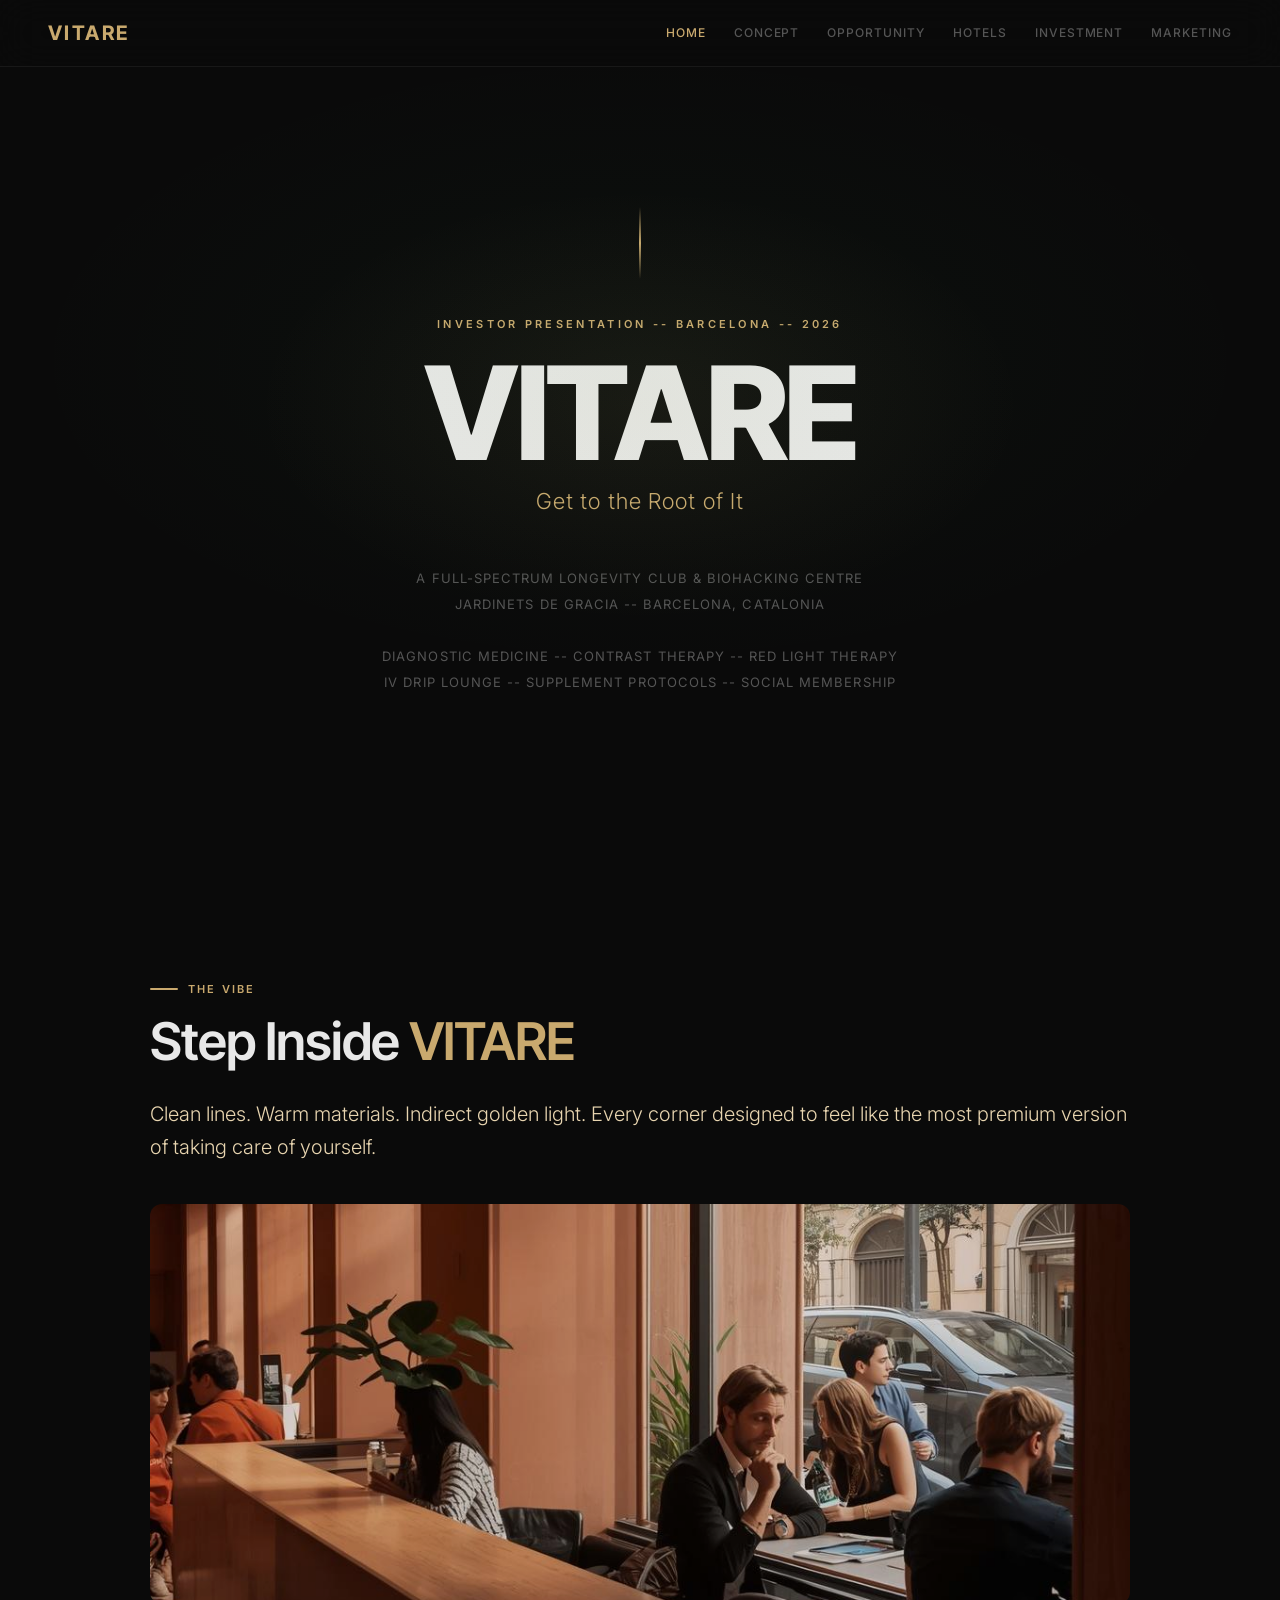
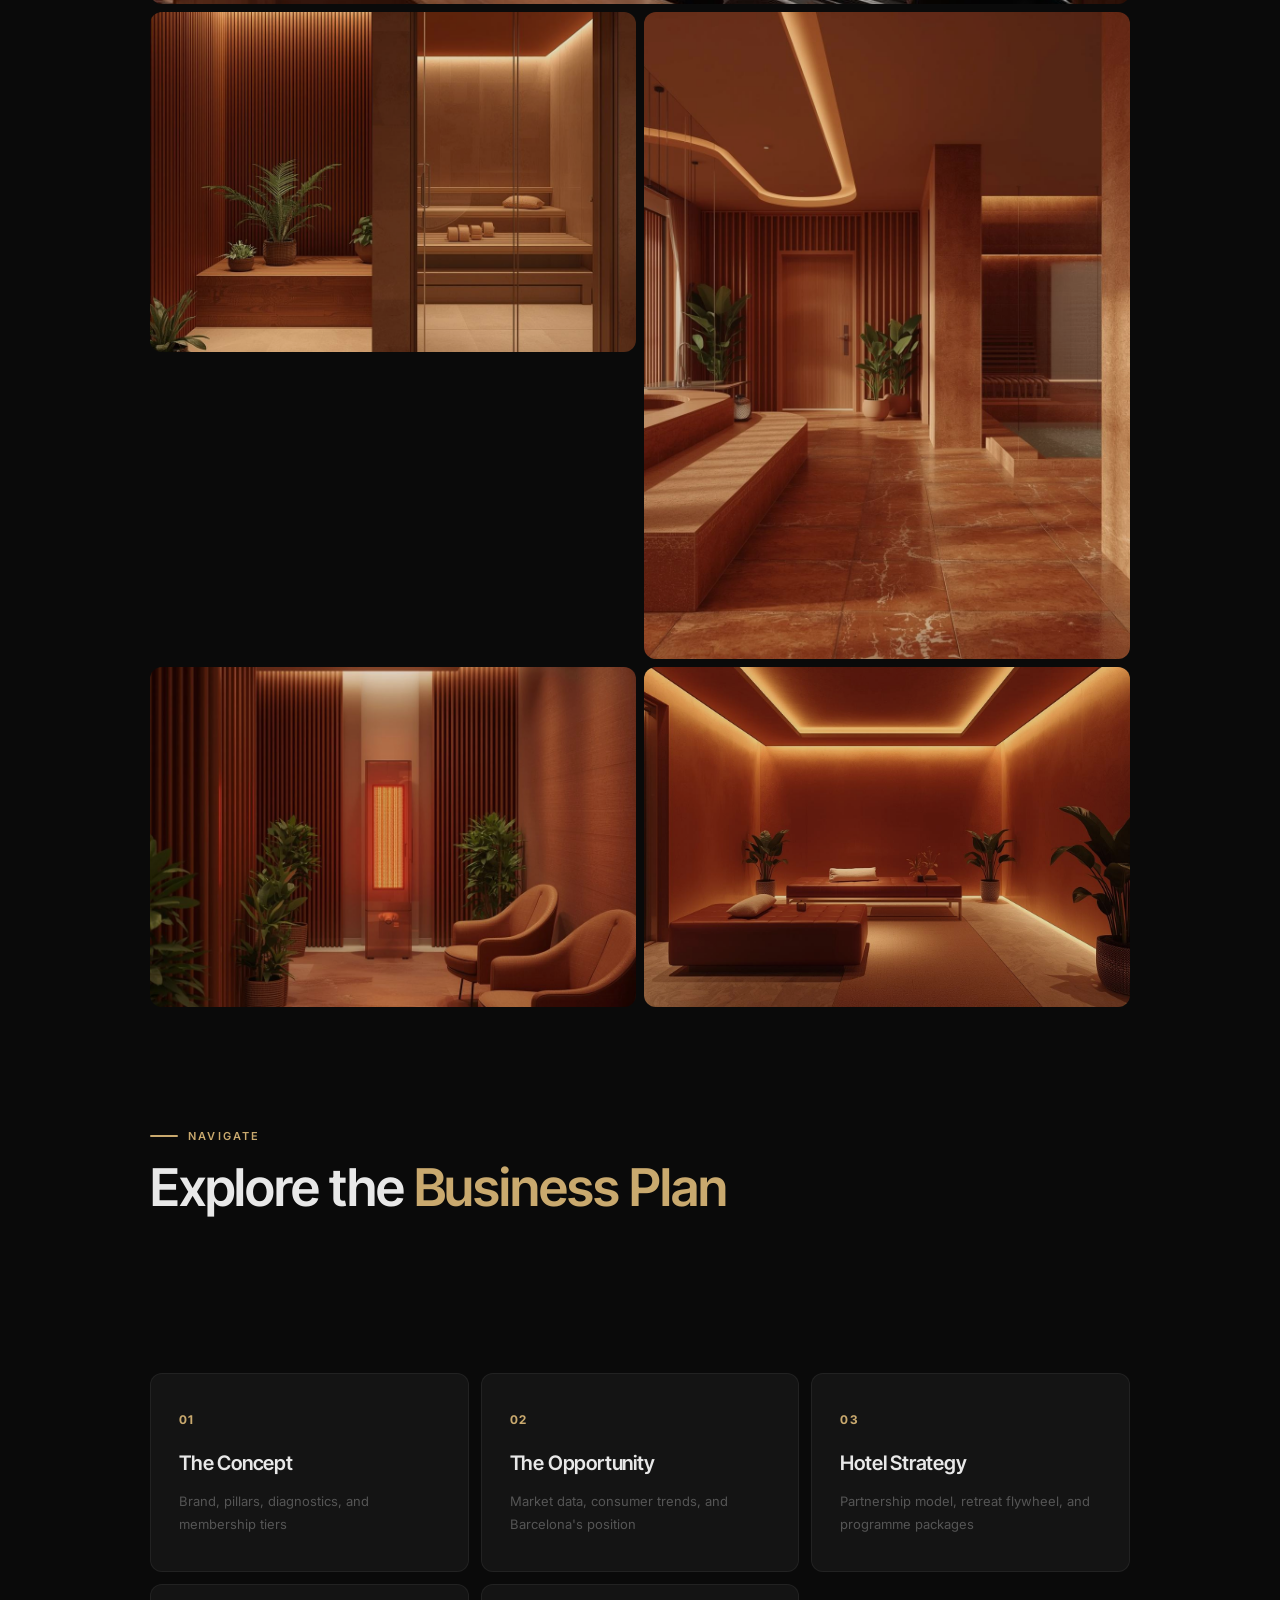
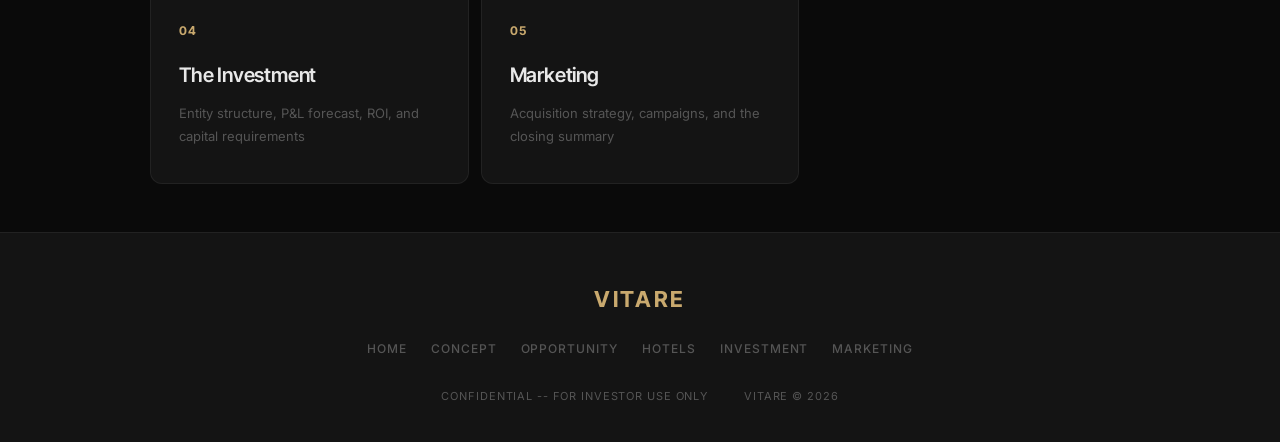
==== index.html @ b2f1daf5 "Initial site for Biohacking Barcelona" ====
<!DOCTYPE html>
<html lang="en">
<head>
<meta charset="UTF-8">
<meta name="viewport" content="width=device-width, initial-scale=1.0">
<title>Home -- VITARE</title>
<link rel="preconnect" href="https://fonts.googleapis.com">
<link rel="preconnect" href="https://fonts.gstatic.com" crossorigin>
<link href="https://fonts.googleapis.com/css2?family=Inter+Tight:ital,wght@0,200;0,300;0,400;0,500;0,600;0,700;0,800;1,300;1,400&family=Inter:wght@200;300;400;500;600;700;800&display=swap" rel="stylesheet">
<link rel="stylesheet" href="styles.css?v=2">
</head>
<body>
<nav class="nav">
  <a href="index.html" class="nav-logo">VITARE</a>
  <button class="nav-toggle" aria-label="Menu">
    <span></span><span></span><span></span>
  </button>
  <div class="nav-links">
    <a href="index.html" class="active">Home</a>
    <a href="concept.html">Concept</a>
    <a href="opportunity.html">Opportunity</a>
    <a href="hotel.html">Hotels</a>
    <a href="investment.html">Investment</a>
    <a href="marketing.html">Marketing</a>
  </div>
</nav>

<!-- COVER -->
<div class="cover">
  <div class="cover-bg"></div>
  <div class="cover-line"></div>
  <div class="brand-mark">Investor Presentation -- Barcelona -- 2026</div>
  <h1>VITARE</h1>
  <div class="cover-tagline">Get to the Root of It</div>
  <p class="cover-desc">
    A full-spectrum longevity club &amp; biohacking centre<br>
    Jardinets de Gracia -- Barcelona, Catalonia<br>
    <br>
    Diagnostic Medicine -- Contrast Therapy -- Red Light Therapy<br>
    IV Drip Lounge -- Supplement Protocols -- Social Membership
  </p>
</div>

<!-- THE VIBE -->
<div class="vibe-section">
  <div class="eyebrow">The Vibe</div>
  <h2>Step Inside <em>VITARE</em></h2>
  <p class="lead">Clean lines. Warm materials. Indirect golden light. Every corner designed to feel like the most premium version of taking care of yourself.</p>
  <div class="vibe-grid">
    <div class="vibe-img vibe-hero">
      <img src="images/vibe-lounge.jpg" alt="VITARE Lounge -- Jardinets de Gracia" loading="lazy">
      <div class="vibe-label">The Social Lounge</div>
    </div>
    <div class="vibe-img vibe-tall">
      <img src="images/vibe-sauna.jpg" alt="VITARE Finnish Sauna" loading="lazy">
      <div class="vibe-label">Finnish Sauna -- 85 C</div>
    </div>
    <div class="vibe-img vibe-plunge">
      <img src="images/vibe-plunge.jpg" alt="VITARE Contrast Therapy Area" loading="lazy">
      <div class="vibe-label">Contrast Therapy -- Cold Plunge</div>
    </div>
    <div class="vibe-img vibe-tall">
      <img src="images/vibe-redlight.jpg" alt="VITARE Red Light Therapy" loading="lazy">
      <div class="vibe-label">Red Light Therapy</div>
    </div>
    <div class="vibe-img vibe-tall">
      <img src="images/vibe-relaxation.jpg" alt="VITARE Recovery Lounge" loading="lazy">
      <div class="vibe-label">Recovery Lounge</div>
    </div>
  </div>
</div>

<!-- EXPLORE CARDS -->
<div class="section" style="padding-top: 0;">
  <div class="eyebrow">Navigate</div>
  <h2>Explore the <em>Business Plan</em></h2>
</div>
<div class="home-cards">
  <a href="concept.html" class="home-card">
    <div class="home-card-num">01</div>
    <h3>The Concept</h3>
    <p>Brand, pillars, diagnostics, and membership tiers</p>
  </a>
  <a href="opportunity.html" class="home-card">
    <div class="home-card-num">02</div>
    <h3>The Opportunity</h3>
    <p>Market data, consumer trends, and Barcelona's position</p>
  </a>
  <a href="hotel.html" class="home-card">
    <div class="home-card-num">03</div>
    <h3>Hotel Strategy</h3>
    <p>Partnership model, retreat flywheel, and programme packages</p>
  </a>
  <a href="investment.html" class="home-card">
    <div class="home-card-num">04</div>
    <h3>The Investment</h3>
    <p>Entity structure, P&amp;L forecast, ROI, and capital requirements</p>
  </a>
  <a href="marketing.html" class="home-card">
    <div class="home-card-num">05</div>
    <h3>Marketing</h3>
    <p>Acquisition strategy, campaigns, and the closing summary</p>
  </a>
</div>

<footer class="site-footer">
  <div class="footer-inner">
    <div class="footer-brand">VITARE</div>
    <div class="footer-links">
      <a href="index.html">Home</a>
      <a href="concept.html">Concept</a>
      <a href="opportunity.html">Opportunity</a>
      <a href="hotel.html">Hotels</a>
      <a href="investment.html">Investment</a>
      <a href="marketing.html">Marketing</a>
    </div>
    <div class="footer-meta">
      <span>Confidential -- For Investor Use Only</span>
      <span>VITARE &copy; 2026</span>
    </div>
  </div>
</footer>
<script>
document.querySelector('.nav-toggle').addEventListener('click', function() {
  document.querySelector('.nav-links').classList.toggle('open');
  this.classList.toggle('open');
});
</script>
</body>
</html>
---- styles.css ----
/* ============================================
   VITARE — Investor Pitch Website
   Modern Health-Tech Design System
   ============================================ */

@import url('https://fonts.googleapis.com/css2?family=Inter+Tight:ital,wght@0,200;0,300;0,400;0,500;0,600;0,700;0,800;1,300;1,400&family=Inter:wght@200;300;400;500;600;700;800&display=swap');

:root {
  --bg: #0A0A0A;
  --surface: #141414;
  --surface-2: #1C1C1C;
  --border: rgba(255,255,255,0.06);
  --border-accent: rgba(255,255,255,0.12);
  --text: #E8E8E8;
  --text-secondary: #888888;
  --text-muted: #555555;
  --accent: #C9A96E;
  --accent-light: #E8D5B0;
  --accent-dark: #8B6F3A;
  --green: #4ADE80;
  --red: #F87171;
  --blue: #60A5FA;
  --shadow: 0 1px 3px rgba(0,0,0,0.3);
  --shadow-lg: 0 8px 32px rgba(0,0,0,0.4);
  --radius: 12px;
  --radius-sm: 8px;
  --radius-xs: 4px;
}

/* RESET + BASE */
*, *::before, *::after { margin: 0; padding: 0; box-sizing: border-box; }

html { scroll-behavior: smooth; }

body {
  background: var(--bg);
  color: var(--text);
  font-family: 'Inter', -apple-system, BlinkMacSystemFont, sans-serif;
  font-weight: 400;
  font-size: 15px;
  line-height: 1.7;
  -webkit-font-smoothing: antialiased;
  -moz-osx-font-smoothing: grayscale;
}

/* TYPOGRAPHY */
h1, h2, h3, h4, h5 {
  font-family: 'Inter Tight', 'Inter', sans-serif;
}

h2 {
  font-size: clamp(32px, 5vw, 52px);
  font-weight: 600;
  line-height: 1.1;
  letter-spacing: -0.02em;
  color: var(--text);
  margin-bottom: 28px;
}
h2 em {
  color: var(--accent);
  font-style: normal;
}

h3 {
  font-size: 22px;
  font-weight: 600;
  color: var(--text);
  margin-bottom: 14px;
  letter-spacing: -0.01em;
}
h3 em {
  color: var(--accent);
  font-style: normal;
}

p {
  color: var(--text-secondary);
  margin-bottom: 18px;
  line-height: 1.75;
}
p strong { color: var(--text); font-weight: 600; }

.lead {
  font-size: clamp(17px, 2vw, 20px);
  font-weight: 300;
  color: var(--accent-light);
  line-height: 1.65;
  margin-bottom: 36px;
}

.eyebrow {
  font-size: 11px;
  font-weight: 600;
  letter-spacing: 0.2em;
  text-transform: uppercase;
  color: var(--accent);
  margin-bottom: 14px;
  display: flex;
  align-items: center;
  gap: 10px;
}
.eyebrow::before {
  content: '';
  width: 28px;
  height: 2px;
  background: var(--accent);
  flex-shrink: 0;
  border-radius: 1px;
}

/* NAV */
.nav {
  position: fixed;
  top: 0; left: 0; right: 0;
  z-index: 1000;
  display: flex;
  align-items: center;
  justify-content: space-between;
  padding: 16px 48px;
  background: rgba(10,10,10,0.80);
  backdrop-filter: blur(20px) saturate(1.2);
  -webkit-backdrop-filter: blur(20px) saturate(1.2);
  border-bottom: 1px solid var(--border);
}
.nav-logo {
  font-family: 'Inter Tight', sans-serif;
  font-size: 20px;
  font-weight: 700;
  color: var(--accent);
  text-decoration: none;
  letter-spacing: 0.12em;
}
.nav-links {
  display: flex;
  gap: 28px;
}
.nav-links a {
  font-size: 12px;
  font-weight: 500;
  letter-spacing: 0.08em;
  text-transform: uppercase;
  color: var(--text-muted);
  text-decoration: none;
  transition: color 0.25s;
  padding: 4px 0;
}
.nav-links a:hover,
.nav-links a.active {
  color: var(--accent);
}
.nav-toggle {
  display: none;
  flex-direction: column;
  gap: 5px;
  background: none;
  border: none;
  cursor: pointer;
  padding: 4px;
}
.nav-toggle span {
  width: 22px;
  height: 2px;
  background: var(--accent);
  transition: all 0.3s;
  border-radius: 1px;
}
.nav-toggle.open span:nth-child(1) { transform: rotate(45deg) translate(5px, 5px); }
.nav-toggle.open span:nth-child(2) { opacity: 0; }
.nav-toggle.open span:nth-child(3) { transform: rotate(-45deg) translate(5px, -5px); }

/* PAGE TOP SPACING */
.page-top { padding-top: 72px; }

/* COVER */
.cover {
  min-height: 100vh;
  display: flex;
  flex-direction: column;
  justify-content: center;
  align-items: center;
  position: relative;
  overflow: hidden;
  background: var(--bg);
  padding: 80px 40px 60px;
  text-align: center;
}
.cover-bg {
  position: absolute; inset: 0;
  background:
    radial-gradient(ellipse 50% 40% at 50% 45%, rgba(201,169,110,0.07) 0%, transparent 60%),
    radial-gradient(ellipse 70% 50% at 50% 40%, rgba(74,222,128,0.03) 0%, transparent 70%);
  pointer-events: none;
}
.cover-line {
  width: 2px;
  height: 72px;
  background: linear-gradient(to bottom, transparent, var(--accent), transparent);
  margin: 0 auto 36px;
  border-radius: 1px;
}
.brand-mark {
  letter-spacing: 0.3em;
  font-size: 11px;
  font-weight: 600;
  color: var(--accent);
  text-transform: uppercase;
  margin-bottom: 20px;
}
.cover h1 {
  font-family: 'Inter Tight', sans-serif;
  font-size: clamp(64px, 14vw, 130px);
  font-weight: 800;
  line-height: 0.9;
  letter-spacing: -0.03em;
  color: var(--text);
  margin-bottom: 12px;
}
.cover-tagline {
  font-family: 'Inter Tight', sans-serif;
  font-weight: 300;
  font-size: clamp(16px, 2.5vw, 22px);
  color: var(--accent);
  letter-spacing: 0.04em;
  margin-bottom: 44px;
}
.cover-desc {
  max-width: 540px;
  color: var(--text-muted);
  font-size: 13px;
  font-weight: 400;
  letter-spacing: 0.08em;
  text-transform: uppercase;
  line-height: 2;
}

/* SECTIONS */
.section {
  padding: 80px 60px;
  max-width: 1100px;
  margin: 0 auto;
}
.section-alt {
  background: var(--surface);
  max-width: none;
}
.section-alt-inner {
  padding: 80px 60px;
  max-width: 1100px;
  margin: 0 auto;
}
.full-bleed {
  background: var(--surface);
}

/* DIVIDER */
.divider {
  width: 100%;
  height: 1px;
  background: linear-gradient(to right, transparent, var(--border-accent), transparent);
  margin: 56px 0;
}
.divider-gold {
  background: linear-gradient(to right, transparent, var(--accent-dark), transparent);
  opacity: 0.6;
}

/* GRID UTILITIES */
.inline-grid-3 {
  display: grid;
  grid-template-columns: 1fr 1fr 1fr;
  gap: 16px;
}
.inline-grid-2 {
  display: grid;
  grid-template-columns: 1fr 1fr;
  gap: 20px;
}

/* TABLE SCROLL WRAPPER */
.table-scroll {
  overflow-x: auto;
  -webkit-overflow-scrolling: touch;
  border-radius: var(--radius);
}

/* NAME CARDS (concept.html) */
.name-grid {
  display: grid;
  grid-template-columns: 1fr 1fr 1fr;
  gap: 16px;
  margin: 40px 0;
}
.name-card {
  border: 1px solid var(--border);
  padding: 32px 24px;
  position: relative;
  transition: border-color 0.3s, transform 0.3s, box-shadow 0.3s;
  background: var(--surface);
  border-radius: var(--radius);
}
.name-card:hover {
  transform: translateY(-2px);
  box-shadow: var(--shadow-lg);
}
.name-card.winner {
  border-color: var(--accent);
  box-shadow: 0 0 40px rgba(201,169,110,0.08);
}
.name-card.winner::before {
  content: 'RECOMMENDED';
  position: absolute;
  top: 12px; right: 12px;
  background: var(--accent);
  color: var(--bg);
  font-size: 9px;
  font-weight: 700;
  letter-spacing: 0.1em;
  padding: 4px 10px;
  border-radius: var(--radius-xs);
}
.name-card h3 {
  font-size: 32px;
  font-weight: 700;
  margin-bottom: 8px;
  letter-spacing: -0.02em;
}
.name-meaning {
  font-size: 11px;
  color: var(--accent);
  letter-spacing: 0.15em;
  text-transform: uppercase;
  margin-bottom: 10px;
  font-weight: 600;
}
.name-desc { font-size: 13px; color: var(--text-muted); line-height: 1.7; }

/* PILLARS */
.pillars-grid {
  display: grid;
  grid-template-columns: 1fr 1fr;
  gap: 16px;
  margin: 40px 0;
}
.pillar {
  background: var(--surface);
  padding: 40px 32px;
  position: relative;
  overflow: hidden;
  border: 1px solid var(--border);
  border-radius: var(--radius);
  transition: transform 0.3s, box-shadow 0.3s;
}
.pillar:hover {
  transform: translateY(-2px);
  box-shadow: var(--shadow-lg);
}
.pillar-number {
  font-family: 'Inter Tight', sans-serif;
  font-size: 64px;
  font-weight: 800;
  color: rgba(255,255,255,0.04);
  position: absolute;
  top: 16px; right: 24px;
  line-height: 1;
}
.pillar-icon {
  width: 40px;
  height: 40px;
  border: 1px solid var(--border-accent);
  border-radius: 10px;
  display: flex;
  align-items: center;
  justify-content: center;
  margin-bottom: 20px;
  font-size: 14px;
  color: var(--accent);
  font-weight: 700;
}
.pillar h3 { font-size: 20px; margin-bottom: 10px; }
.pillar p { font-size: 13px; color: var(--text-muted); margin-bottom: 0; }

/* DIAGNOSTIC JOURNEY */
.journey-steps {
  display: grid;
  grid-template-columns: repeat(4, 1fr);
  gap: 0;
  position: relative;
  margin: 40px 0;
}
.journey-steps::before {
  content: '';
  position: absolute;
  top: 28px;
  left: 12.5%;
  right: 12.5%;
  height: 2px;
  background: linear-gradient(to right, var(--accent-dark), var(--accent), var(--accent-dark));
  opacity: 0.3;
  border-radius: 1px;
}
.journey-step {
  text-align: center;
  padding: 0 16px;
}
.step-num {
  width: 56px;
  height: 56px;
  border: 2px solid var(--accent);
  border-radius: 14px;
  display: flex;
  align-items: center;
  justify-content: center;
  margin: 0 auto 16px;
  font-family: 'Inter Tight', sans-serif;
  font-size: 20px;
  font-weight: 700;
  color: var(--accent);
  background: var(--bg);
  position: relative;
  z-index: 1;
}
.journey-step h4 {
  font-family: 'Inter Tight', sans-serif;
  font-size: 15px;
  font-weight: 600;
  color: var(--text);
  margin-bottom: 8px;
}
.journey-step p { font-size: 12px; color: var(--text-muted); line-height: 1.65; margin: 0; }

/* TESTS GRID */
.tests-grid {
  display: grid;
  grid-template-columns: repeat(3, 1fr);
  gap: 12px;
  margin: 24px 0;
}
.test-item {
  border-left: 2px solid var(--border-accent);
  padding: 14px 16px;
  transition: border-color 0.3s;
  border-radius: 0 var(--radius-sm) var(--radius-sm) 0;
  background: rgba(255,255,255,0.02);
}
.test-item:hover { border-color: var(--accent); }
.test-title {
  font-size: 13px;
  font-weight: 600;
  color: var(--text);
  margin-bottom: 4px;
}
.test-desc { font-size: 12px; color: var(--text-muted); margin: 0; }

.test-category-label {
  margin: 20px 0 8px;
  font-size: 11px;
  font-weight: 600;
  letter-spacing: 0.15em;
  text-transform: uppercase;
  color: var(--accent);
}
.test-category-label:first-of-type { margin-top: 12px; }

/* STATS */
.stats-row {
  display: grid;
  grid-template-columns: repeat(4, 1fr);
  gap: 24px;
  margin: 48px 0;
  padding: 48px 0;
  border-top: 1px solid var(--border);
  border-bottom: 1px solid var(--border);
}
.stat { text-align: center; }
.stat-num {
  font-family: 'Inter Tight', sans-serif;
  font-size: 48px;
  font-weight: 700;
  color: var(--accent);
  line-height: 1;
  margin-bottom: 8px;
}
.stat-label { font-size: 12px; font-weight: 500; letter-spacing: 0.05em; color: var(--text-muted); }
.stat-source { font-size: 10px; color: var(--text-muted); margin-top: 4px; opacity: 0.6; }

/* MEMBERSHIP TIERS */
.tiers-grid {
  display: grid;
  grid-template-columns: 1fr 1fr 1fr;
  gap: 16px;
  margin: 40px 0;
}
.tier {
  background: var(--surface);
  padding: 40px 28px;
  position: relative;
  border: 1px solid var(--border);
  border-radius: var(--radius);
  transition: transform 0.3s, box-shadow 0.3s;
}
.tier:hover {
  transform: translateY(-2px);
  box-shadow: var(--shadow-lg);
}
.tier.featured {
  background: var(--surface-2);
  border-color: var(--accent);
  box-shadow: 0 0 40px rgba(201,169,110,0.06);
}
.tier-badge {
  font-size: 10px;
  font-weight: 600;
  letter-spacing: 0.12em;
  text-transform: uppercase;
  color: var(--accent);
  margin-bottom: 12px;
}
.tier-name {
  font-family: 'Inter Tight', sans-serif;
  font-size: 24px;
  font-weight: 600;
  color: var(--text);
  margin-bottom: 4px;
}
.tier-price {
  font-family: 'Inter Tight', sans-serif;
  font-size: 48px;
  font-weight: 700;
  color: var(--accent);
  line-height: 1;
  margin-bottom: 4px;
}
.tier-price-label { font-size: 12px; color: var(--text-muted); margin-bottom: 28px; }
.tier-features { list-style: none; }
.tier-features li {
  padding: 9px 0;
  border-bottom: 1px solid var(--border);
  font-size: 13px;
  color: var(--text-secondary);
  display: flex;
  gap: 10px;
  align-items: flex-start;
}
.tier-features li::before {
  content: '--';
  color: var(--accent);
  flex-shrink: 0;
  font-size: 12px;
  font-weight: 600;
}

/* HOTEL STRATEGY */
.hotel-grid {
  display: grid;
  grid-template-columns: 1fr 1fr;
  gap: 16px;
  margin: 40px 0;
}
.hotel-benefit {
  border: 1px solid var(--border);
  padding: 32px;
  transition: transform 0.3s, box-shadow 0.3s;
  border-radius: var(--radius);
  background: var(--surface);
}
.hotel-benefit:hover {
  transform: translateY(-2px);
  box-shadow: var(--shadow-lg);
}
.hotel-benefit h4 {
  font-family: 'Inter Tight', sans-serif;
  font-size: 18px;
  font-weight: 600;
  color: var(--text);
  margin-bottom: 10px;
}
.hotel-benefit p { font-size: 13px; color: var(--text-muted); margin: 0; }
.hotel-benefit .num {
  font-family: 'Inter Tight', sans-serif;
  font-size: 36px;
  font-weight: 700;
  color: var(--accent);
  line-height: 1;
  margin-bottom: 8px;
}

/* FUNNEL / RETREAT FLYWHEEL */
.funnel-container {
  margin: 40px 0;
  position: relative;
}
.funnel-step {
  display: flex;
  align-items: stretch;
  margin-bottom: 4px;
  position: relative;
}
.funnel-num {
  width: 52px;
  flex-shrink: 0;
  display: flex;
  align-items: center;
  justify-content: center;
  font-family: 'Inter Tight', sans-serif;
  font-size: 20px;
  font-weight: 700;
  color: var(--text-muted);
  background: var(--surface-2);
  border-radius: var(--radius) 0 0 var(--radius);
}
.funnel-content {
  flex: 1;
  padding: 24px 28px;
  background: var(--surface);
  border: 1px solid var(--border);
  border-left: none;
  border-radius: 0 var(--radius) var(--radius) 0;
}
.funnel-tag {
  font-size: 10px;
  font-weight: 600;
  letter-spacing: 0.2em;
  text-transform: uppercase;
  color: var(--accent);
  margin-bottom: 4px;
}
.funnel-title {
  font-family: 'Inter Tight', sans-serif;
  font-size: 17px;
  font-weight: 600;
  color: var(--text);
  margin-bottom: 6px;
}
.funnel-desc { font-size: 13px; color: var(--text-muted); margin: 0; }
.funnel-arrow {
  position: absolute;
  left: 24px;
  bottom: -8px;
  width: 2px;
  height: 8px;
  background: var(--text-muted);
  z-index: 1;
  border-radius: 1px;
}
.funnel-arrow::after {
  content: '';
  position: absolute;
  bottom: -2px;
  left: -2px;
  width: 0; height: 0;
  border-left: 3px solid transparent;
  border-right: 3px solid transparent;
  border-top: 4px solid var(--text-muted);
}

/* RETREAT CARDS */
.retreat-cards {
  display: grid;
  grid-template-columns: 1fr 1fr 1fr;
  gap: 16px;
  margin: 40px 0;
}
.retreat-card {
  background: var(--surface);
  padding: 32px 24px;
  border: 1px solid var(--border);
  border-radius: var(--radius);
  transition: transform 0.3s, box-shadow 0.3s;
}
.retreat-card:hover {
  transform: translateY(-2px);
  box-shadow: var(--shadow-lg);
}
.retreat-icon {
  font-size: 13px;
  font-weight: 700;
  color: var(--accent);
  margin-bottom: 16px;
  letter-spacing: 0.1em;
  text-transform: uppercase;
}
.retreat-card h4 { font-family: 'Inter Tight', sans-serif; font-size: 18px; font-weight: 600; color: var(--text); margin-bottom: 10px; }
.retreat-card p { font-size: 13px; color: var(--text-muted); margin: 0; line-height: 1.65; }

/* BAR SECTION */
.bar-items {
  display: grid;
  grid-template-columns: repeat(4, 1fr);
  gap: 12px;
  margin: 36px 0;
}
.bar-item {
  background: var(--surface);
  padding: 28px 20px;
  text-align: center;
  border: 1px solid var(--border);
  border-radius: var(--radius);
  transition: transform 0.3s, box-shadow 0.3s;
}
.bar-item:hover {
  transform: translateY(-2px);
  box-shadow: var(--shadow-lg);
}
.bar-item-icon {
  font-size: 11px;
  font-weight: 700;
  color: var(--accent);
  letter-spacing: 0.1em;
  text-transform: uppercase;
  margin-bottom: 12px;
}
.bar-item h5 { font-family: 'Inter Tight', sans-serif; font-size: 16px; font-weight: 600; color: var(--text); margin-bottom: 6px; }
.bar-item p { font-size: 12px; color: var(--text-muted); margin: 0; }
.bar-item .price { font-family: 'Inter Tight', sans-serif; font-size: 20px; font-weight: 700; color: var(--accent); margin-top: 10px; }

/* CAPEX */
.capex-grid {
  display: grid;
  grid-template-columns: 1fr 1fr;
  gap: 24px;
  margin: 36px 0;
}
.capex-item {
  display: flex;
  justify-content: space-between;
  align-items: center;
  padding: 16px 0;
  border-bottom: 1px solid var(--border);
}
.capex-label { font-size: 13px; color: var(--text-secondary); }
.capex-amount { font-family: 'Inter Tight', sans-serif; font-size: 20px; font-weight: 700; color: var(--accent); }
.capex-total {
  background: var(--surface);
  border: 1px solid var(--accent-dark);
  padding: 28px 36px;
  display: flex;
  justify-content: space-between;
  align-items: center;
  margin-top: 28px;
  border-radius: var(--radius);
}
.capex-total-label { font-size: 12px; font-weight: 600; letter-spacing: 0.12em; text-transform: uppercase; color: var(--accent); }
.capex-total-amount { font-family: 'Inter Tight', sans-serif; font-size: 40px; font-weight: 700; color: var(--accent-light); }

.opex-buffer {
  background: var(--surface-2);
  padding: 18px 36px;
  margin-top: 4px;
  display: flex;
  justify-content: space-between;
  align-items: center;
  border-radius: var(--radius);
}
.opex-buffer-label {
  font-size: 12px;
  font-weight: 500;
  color: var(--text-secondary);
  letter-spacing: 0.1em;
  text-transform: uppercase;
}
.opex-buffer-amount {
  font-family: 'Inter Tight', sans-serif;
  font-size: 24px;
  font-weight: 700;
  color: var(--text-secondary);
}

.total-investment {
  background: rgba(201,169,110,0.08);
  border: 1px solid var(--accent);
  padding: 28px 36px;
  margin-top: 4px;
  display: flex;
  justify-content: space-between;
  align-items: center;
  border-radius: var(--radius);
  position: relative;
  overflow: hidden;
}
.total-investment::before {
  content: '';
  position: absolute; inset: 0;
  background: radial-gradient(ellipse at 80% 50%, rgba(201,169,110,0.06) 0%, transparent 60%);
  pointer-events: none;
}
.total-investment-label {
  font-size: 12px;
  font-weight: 600;
  color: var(--accent);
  letter-spacing: 0.15em;
  text-transform: uppercase;
  margin-bottom: 4px;
}
.total-investment-sub { font-size: 12px; color: var(--text-muted); }
.total-investment-amount {
  font-family: 'Inter Tight', sans-serif;
  font-size: 44px;
  font-weight: 800;
  color: var(--accent-light);
  position: relative;
}

/* LOCATION */
.location-grid {
  display: grid;
  grid-template-columns: 1fr 1fr;
  gap: 16px;
  margin: 40px 0;
}
.location-card {
  background: var(--surface);
  padding: 36px 32px;
  position: relative;
  overflow: hidden;
  border: 1px solid var(--border);
  border-radius: var(--radius);
  transition: transform 0.3s, box-shadow 0.3s;
}
.location-card:hover {
  transform: translateY(-2px);
  box-shadow: var(--shadow-lg);
}
.location-card.primary {
  border-color: var(--accent-dark);
}
.location-badge {
  font-size: 10px;
  font-weight: 600;
  letter-spacing: 0.15em;
  text-transform: uppercase;
  color: var(--accent);
  margin-bottom: 14px;
}
.location-name {
  font-family: 'Inter Tight', sans-serif;
  font-size: 24px;
  font-weight: 600;
  color: var(--text);
  margin-bottom: 16px;
}
.location-pros { list-style: none; }
.location-pros li {
  font-size: 13px;
  color: var(--text-secondary);
  padding: 7px 0;
  border-bottom: 1px solid var(--border);
  display: flex;
  gap: 8px;
}
.location-pros li::before { content: '+'; color: var(--green); font-weight: 600; }

/* ROI HERO */
.roi-hero {
  background: var(--surface);
  border: 1px solid var(--accent-dark);
  padding: 64px 48px;
  text-align: center;
  margin: 48px 0;
  position: relative;
  overflow: hidden;
  border-radius: var(--radius);
}
.roi-hero::before {
  content: '';
  position: absolute; inset: 0;
  background: radial-gradient(ellipse at center, rgba(201,169,110,0.06) 0%, transparent 60%);
}
.roi-hero h2 {
  font-family: 'Inter Tight', sans-serif;
  font-size: clamp(64px, 12vw, 120px);
  font-weight: 800;
  margin: 0;
  position: relative;
  color: var(--accent);
}
.roi-hero p { font-size: 13px; font-weight: 600; letter-spacing: 0.2em; text-transform: uppercase; color: var(--accent); position: relative; }

/* THE VIBE */
.vibe-section {
  padding: 80px 60px;
  max-width: 1100px;
  margin: 0 auto;
}
.vibe-grid {
  display: grid;
  grid-template-columns: 1fr 1fr;
  grid-template-rows: auto auto;
  gap: 8px;
  margin: 40px 0;
}
.vibe-grid .vibe-img:first-child {
  grid-column: 1 / -1;
}
.vibe-img {
  position: relative;
  overflow: hidden;
  border-radius: var(--radius);
}
.vibe-img img {
  width: 100%;
  height: 100%;
  object-fit: cover;
  display: block;
  filter: brightness(0.9);
  transition: filter 0.5s ease, transform 0.8s ease;
}
.vibe-img:hover img {
  filter: brightness(1);
  transform: scale(1.02);
}
.vibe-img .vibe-label {
  position: absolute;
  bottom: 14px;
  left: 16px;
  font-size: 11px;
  font-weight: 600;
  letter-spacing: 0.15em;
  text-transform: uppercase;
  color: var(--accent-light);
  opacity: 0;
  transition: opacity 0.4s ease;
  background: rgba(10,10,10,0.7);
  padding: 4px 10px;
  border-radius: var(--radius-xs);
  backdrop-filter: blur(4px);
}
.vibe-img:hover .vibe-label { opacity: 1; }
.vibe-hero { height: 400px; }
.vibe-tall { height: 340px; }

/* HOME CARDS */
.home-cards {
  display: grid;
  grid-template-columns: repeat(3, 1fr);
  gap: 12px;
  margin: 48px auto;
  max-width: 1100px;
  padding: 0 60px;
}
.home-card {
  background: var(--surface);
  padding: 36px 28px;
  text-decoration: none;
  transition: transform 0.3s, box-shadow 0.3s, border-color 0.3s;
  border: 1px solid var(--border);
  border-radius: var(--radius);
}
.home-card:hover {
  transform: translateY(-3px);
  box-shadow: var(--shadow-lg);
  border-color: var(--accent-dark);
}
.home-card-num {
  font-family: 'Inter Tight', sans-serif;
  font-size: 12px;
  font-weight: 700;
  color: var(--accent);
  margin-bottom: 16px;
  letter-spacing: 0.1em;
}
.home-card h3 {
  font-family: 'Inter Tight', sans-serif;
  font-size: 20px;
  font-weight: 600;
  color: var(--text);
  margin-bottom: 10px;
}
.home-card p { font-size: 13px; color: var(--text-muted); margin: 0; }

/* PAGE NAV */
.page-nav {
  display: flex;
  border-top: 1px solid var(--border);
  max-width: 1100px;
  margin: 0 auto;
}
.page-nav-link {
  flex: 1;
  padding: 40px 60px;
  text-decoration: none;
  transition: background 0.3s;
}
.page-nav-link:hover { background: var(--surface); }
.page-nav-link.next { text-align: right; border-left: 1px solid var(--border); }
.page-nav-label {
  display: block;
  font-size: 11px;
  font-weight: 600;
  letter-spacing: 0.2em;
  text-transform: uppercase;
  color: var(--accent);
  margin-bottom: 6px;
}
.page-nav-title {
  font-family: 'Inter Tight', sans-serif;
  font-size: 20px;
  font-weight: 600;
  color: var(--text);
}

/* FOOTER */
.site-footer {
  background: var(--surface);
  border-top: 1px solid var(--border);
  padding: 48px 48px 36px;
}
.footer-inner {
  max-width: 1100px;
  margin: 0 auto;
  text-align: center;
}
.footer-brand {
  font-family: 'Inter Tight', sans-serif;
  font-size: 22px;
  font-weight: 700;
  color: var(--accent);
  letter-spacing: 0.12em;
  margin-bottom: 20px;
}
.footer-links {
  display: flex;
  justify-content: center;
  gap: 24px;
  margin-bottom: 28px;
  flex-wrap: wrap;
}
.footer-links a {
  font-size: 12px;
  font-weight: 500;
  letter-spacing: 0.08em;
  text-transform: uppercase;
  color: var(--text-muted);
  text-decoration: none;
  transition: color 0.25s;
}
.footer-links a:hover { color: var(--accent); }
.footer-meta {
  display: flex;
  justify-content: center;
  gap: 36px;
  font-size: 11px;
  color: var(--text-muted);
  letter-spacing: 0.08em;
  text-transform: uppercase;
}

/* INLINE CONTENT BLOCKS */
.content-block {
  background: var(--surface);
  padding: 32px;
  border: 1px solid var(--border);
  border-radius: var(--radius);
}
.content-block-label {
  font-size: 11px;
  font-weight: 600;
  color: var(--accent);
  letter-spacing: 0.12em;
  text-transform: uppercase;
  margin-bottom: 10px;
}
.content-block p { font-size: 13px; margin: 0; }

/* MARKETING CAMPAIGN CARDS */
.campaign-card {
  background: var(--surface);
  padding: 28px 24px;
  border: 1px solid var(--border);
  border-radius: var(--radius);
  transition: transform 0.3s, box-shadow 0.3s;
}
.campaign-card:hover {
  transform: translateY(-2px);
  box-shadow: var(--shadow-lg);
}
.campaign-card-num {
  font-family: 'Inter Tight', sans-serif;
  font-size: 11px;
  font-weight: 700;
  color: var(--accent);
  letter-spacing: 0.1em;
  margin-bottom: 12px;
}
.campaign-card h4 {
  font-family: 'Inter Tight', sans-serif;
  font-size: 17px;
  font-weight: 600;
  color: var(--text);
  margin-bottom: 10px;
}
.campaign-card p { font-size: 13px; color: var(--text-muted); margin: 0; }

/* CLOSING SUMMARY */
.summary-block {
  background: var(--surface);
  padding: 32px;
  border: 1px solid var(--border);
  border-radius: var(--radius);
}
.summary-block-label {
  font-size: 11px;
  font-weight: 600;
  color: var(--accent);
  letter-spacing: 0.15em;
  text-transform: uppercase;
  margin-bottom: 14px;
}
.summary-list { list-style: none; font-size: 13px; color: var(--text-secondary); }
.summary-list li {
  padding: 9px 0;
  border-bottom: 1px solid var(--border);
}
.summary-list li:last-child { border-bottom: none; }
.summary-list li strong { color: var(--text); font-weight: 600; }
.summary-list-arrow li { display: flex; gap: 8px; }
.summary-list-arrow li .arrow { color: var(--accent); flex-shrink: 0; }

/* DEAL STRUCTURE */
.deal-structure {
  background: var(--surface);
  padding: 32px;
  margin-top: 24px;
  border: 1px solid var(--border);
  border-radius: var(--radius);
}
.deal-structure-label {
  font-size: 11px;
  font-weight: 600;
  color: var(--accent);
  letter-spacing: 0.12em;
  text-transform: uppercase;
  margin-bottom: 16px;
}
.deal-item-label { font-size: 13px; color: var(--text-muted); margin-bottom: 6px; }
.deal-item-value { font-family: 'Inter Tight', sans-serif; font-size: 24px; font-weight: 700; color: var(--accent); }
.deal-item-desc { font-size: 12px; color: var(--text-muted); }

/* REVENUE TARGET */
.revenue-target {
  background: var(--surface);
  padding: 40px;
  margin-top: 32px;
  text-align: center;
  border: 1px solid var(--border);
  border-radius: var(--radius);
  position: relative;
  overflow: hidden;
}
.revenue-target::before {
  content: '';
  position: absolute; inset: 0;
  background: radial-gradient(ellipse at center, rgba(201,169,110,0.05) 0%, transparent 60%);
  pointer-events: none;
}
.revenue-target-label {
  font-size: 11px;
  font-weight: 600;
  color: var(--accent);
  letter-spacing: 0.2em;
  text-transform: uppercase;
  margin-bottom: 12px;
  position: relative;
}
.revenue-target-amount {
  font-family: 'Inter Tight', sans-serif;
  font-size: 56px;
  font-weight: 800;
  color: var(--accent);
  line-height: 1;
  position: relative;
}
.revenue-target p { position: relative; }

/* TAGLINE BOXES */
.tagline-box {
  background: var(--surface);
  padding: 32px;
  text-align: center;
  margin: 20px 0;
  border: 1px solid var(--border);
  border-radius: var(--radius);
}
.tagline-box-label {
  font-size: 11px;
  font-weight: 600;
  letter-spacing: 0.2em;
  text-transform: uppercase;
  color: var(--accent);
  margin-bottom: 10px;
}
.tagline-box-text {
  font-family: 'Inter Tight', sans-serif;
  font-size: 28px;
  font-weight: 300;
  color: var(--text);
}
.tagline-card {
  background: var(--surface);
  padding: 20px;
  text-align: center;
  border: 1px solid var(--border);
  border-radius: var(--radius);
}
.tagline-card-label { font-size: 10px; font-weight: 600; color: var(--accent); letter-spacing: 0.12em; margin-bottom: 6px; }
.tagline-card-text { font-weight: 300; color: var(--text-secondary); font-size: 15px; }

/* DAY PASS / CORP BLOCKS */
.tier-addon {
  background: var(--surface);
  padding: 28px 24px;
  border: 1px solid var(--border);
  border-radius: var(--radius);
}
.tier-addon-label {
  font-size: 11px;
  font-weight: 600;
  color: var(--accent);
  letter-spacing: 0.12em;
  margin-bottom: 10px;
  text-transform: uppercase;
}
.tier-addon h3 { font-size: 22px; margin-bottom: 8px; }
.tier-addon p { font-size: 13px; }

/* CLOSING QUOTE */
.closing-quote {
  font-family: 'Inter Tight', sans-serif;
  font-size: 22px;
  font-weight: 300;
  color: var(--accent-light);
  line-height: 1.6;
  max-width: 540px;
  margin: 0 auto 40px;
}
.closing-attribution {
  font-size: 12px;
  font-weight: 600;
  letter-spacing: 0.2em;
  text-transform: uppercase;
  color: var(--text-muted);
}
.closing-confidential {
  font-size: 11px;
  color: var(--text-muted);
  margin-top: 6px;
  opacity: 0.6;
}

/* OPPORTUNITY 2-COL */
.opportunity-grid {
  display: grid;
  grid-template-columns: 1fr 1fr;
  gap: 32px;
}

/* ============================================
   INVESTMENT PAGE — FIN TABLES + NEW SECTIONS
   ============================================ */
.summary-grid {
  display: grid;
  grid-template-columns: repeat(4, 1fr);
  gap: 12px;
  margin-bottom: 32px;
}
.summary-card {
  background: var(--surface);
  padding: 24px 16px;
  text-align: center;
  border-radius: var(--radius);
  border: 1px solid var(--border);
}
.summary-card.hl {
  border-color: var(--accent-dark);
}
.summary-card .sc-label {
  font-size: 10px;
  font-weight: 600;
  letter-spacing: 0.12em;
  text-transform: uppercase;
  color: var(--text-muted);
  margin-bottom: 8px;
}
.summary-card .sc-value {
  font-family: 'Inter Tight', sans-serif;
  font-size: 32px;
  font-weight: 700;
  line-height: 1;
}
.summary-card .sc-value.gold { color: var(--accent); }
.summary-card .sc-value.green { color: var(--green); }
.summary-card .sc-sub { font-size: 11px; color: var(--text-muted); margin-top: 6px; }

/* FINANCIAL TABLE */
.fin-table {
  width: 100%;
  border-collapse: collapse;
}
.fin-table thead tr {
  border-bottom: 2px solid var(--accent-dark);
}
.fin-table thead th {
  font-size: 10px;
  font-weight: 700;
  letter-spacing: 0.12em;
  text-transform: uppercase;
  color: var(--accent);
  padding: 10px 12px;
  text-align: left;
}
.fin-table thead th.r { text-align: right; }
.fin-table thead th.c { text-align: center; }
.fin-table tbody tr {
  border-bottom: 1px solid var(--border);
}
.fin-table tbody tr:hover { background: rgba(255,255,255,0.02); }
.fin-table tbody td {
  padding: 11px 12px;
  color: var(--text-secondary);
  font-size: 13px;
  vertical-align: top;
}
.fin-table tbody td.r { text-align: right; }
.fin-table tbody td.c { text-align: center; }
.fin-table tbody td.mono {
  font-family: 'Inter Tight', sans-serif;
  font-size: 15px;
  font-weight: 600;
  color: var(--text);
}
.fin-table tbody td.mono.r { text-align: right; }
.fin-table tbody td.gold {
  color: var(--accent);
  font-family: 'Inter Tight', sans-serif;
  font-size: 15px;
  font-weight: 600;
}
.fin-table tbody td.gold.r { text-align: right; }
.fin-table tbody td.green {
  color: var(--green);
  font-family: 'Inter Tight', sans-serif;
  font-size: 15px;
  font-weight: 600;
}
.fin-table tbody td.green.r { text-align: right; }
.fin-table tbody td.red {
  color: var(--red);
  font-family: 'Inter Tight', sans-serif;
  font-size: 15px;
  font-weight: 600;
}
.fin-table tbody td.red.r { text-align: right; }
.fin-table tbody td strong { color: var(--text); font-weight: 600; }
.fin-table tbody td small { font-size: 11px; color: var(--text-muted); display: block; margin-top: 2px; }
.fin-table tr.subheader td {
  background: rgba(201,169,110,0.05);
  font-size: 10px;
  font-weight: 700;
  letter-spacing: 0.15em;
  text-transform: uppercase;
  color: var(--accent);
  padding: 8px 12px;
}
.fin-table tr.tot td {
  background: rgba(255,255,255,0.02);
  font-weight: 600;
  color: var(--text);
  border-top: 1px solid var(--border-accent);
  border-bottom: 1px solid var(--border-accent);
  padding: 13px 12px;
}
.fin-table tr.tot td.mono { font-size: 16px; }
.fin-table tr.tot td.green { color: var(--green); font-size: 18px; }
.fin-table tr.tot td.red { color: var(--red); font-size: 16px; }
.fin-table tr.hl td { background: rgba(201,169,110,0.04); }
.fin-label {
  margin-bottom: 8px;
  font-size: 11px;
  font-weight: 600;
  color: var(--accent);
  letter-spacing: 0.15em;
  text-transform: uppercase;
  margin-top: 36px;
}
.fin-divider {
  width: 100%;
  height: 1px;
  background: linear-gradient(to right, transparent, var(--border-accent), transparent);
  margin: 48px 0;
}
.mix-box {
  margin-top: 20px;
  padding: 20px 24px;
  background: var(--surface);
  border-left: 3px solid var(--accent);
  border-radius: 0 var(--radius) var(--radius) 0;
}
.mix-label {
  font-size: 11px;
  font-weight: 600;
  color: var(--accent);
  letter-spacing: 0.12em;
  text-transform: uppercase;
  margin-bottom: 8px;
}
.mix-grid {
  display: grid;
  grid-template-columns: repeat(4,1fr);
  gap: 16px;
  font-size: 13px;
  color: var(--text-secondary);
}
.mix-grid .val {
  font-family: 'Inter Tight', sans-serif;
  font-size: 20px;
  font-weight: 700;
  color: var(--text);
}

/* BOTTOM LINE BOX */
.bottomline-box {
  margin-top: 40px;
  background: var(--surface);
  border: 1px solid var(--accent-dark);
  padding: 44px;
  text-align: center;
  border-radius: var(--radius);
}
.bl-label {
  font-size: 11px;
  font-weight: 700;
  color: var(--accent);
  letter-spacing: 0.25em;
  text-transform: uppercase;
  margin-bottom: 20px;
}
.bl-grid {
  display: grid;
  grid-template-columns: 1fr 1fr 1fr;
  gap: 32px;
}
.bl-sub { font-size: 12px; color: var(--text-muted); }
.bl-big {
  font-family: 'Inter Tight', sans-serif;
  font-size: 44px;
  font-weight: 800;
  line-height: 1;
}
.notes-box {
  margin-top: 16px;
  padding: 16px 20px;
  background: var(--surface);
  font-size: 12px;
  color: var(--text-muted);
  line-height: 1.8;
  border-radius: var(--radius);
}
.notes-box strong { color: var(--text); }

/* WATERFALL VISUALIZATION */
.waterfall {
  margin: 36px 0;
}
.waterfall-step {
  display: flex;
  align-items: stretch;
  margin-bottom: 2px;
}
.waterfall-num {
  width: 40px;
  flex-shrink: 0;
  display: flex;
  align-items: center;
  justify-content: center;
  font-family: 'Inter Tight', sans-serif;
  font-size: 14px;
  font-weight: 700;
  color: var(--text-muted);
  background: var(--surface-2);
  border-radius: var(--radius-sm) 0 0 var(--radius-sm);
}
.waterfall-content {
  flex: 1;
  padding: 14px 20px;
  background: var(--surface);
  border: 1px solid var(--border);
  border-left: none;
  border-radius: 0 var(--radius-sm) var(--radius-sm) 0;
  display: flex;
  justify-content: space-between;
  align-items: center;
  gap: 16px;
}
.waterfall-label {
  font-size: 14px;
  color: var(--text);
  font-weight: 500;
}
.waterfall-label small {
  display: block;
  font-size: 12px;
  color: var(--text-muted);
  font-weight: 400;
}
.waterfall-value {
  font-family: 'Inter Tight', sans-serif;
  font-size: 15px;
  font-weight: 700;
  white-space: nowrap;
}
.waterfall-value.positive { color: var(--green); }
.waterfall-value.negative { color: var(--red); }
.waterfall-value.neutral { color: var(--accent); }
.waterfall-value.result { color: var(--green); font-size: 17px; }
.waterfall-step.highlight .waterfall-content {
  border-color: var(--accent-dark);
  background: rgba(201,169,110,0.05);
}
.waterfall-connector {
  width: 2px;
  height: 6px;
  background: var(--text-muted);
  margin-left: 19px;
  border-radius: 1px;
  opacity: 0.4;
}

/* ENTITY / ROLES TABLE */
.roles-table {
  width: 100%;
  border-collapse: collapse;
  margin: 24px 0;
}
.roles-table th {
  font-size: 11px;
  font-weight: 700;
  letter-spacing: 0.1em;
  text-transform: uppercase;
  color: var(--accent);
  padding: 12px 16px;
  text-align: left;
  border-bottom: 2px solid var(--accent-dark);
}
.roles-table td {
  padding: 14px 16px;
  font-size: 13px;
  color: var(--text-secondary);
  border-bottom: 1px solid var(--border);
  vertical-align: top;
}
.roles-table td strong { color: var(--text); font-weight: 600; }

/* ENTITY STRUCTURE CARDS */
.entity-grid {
  display: grid;
  grid-template-columns: 1fr 1fr 1fr;
  gap: 16px;
  margin: 32px 0;
}
.entity-card {
  background: var(--surface);
  border: 1px solid var(--border);
  border-radius: var(--radius);
  padding: 28px 24px;
}
.entity-card h4 {
  font-family: 'Inter Tight', sans-serif;
  font-size: 16px;
  font-weight: 700;
  color: var(--accent);
  margin-bottom: 10px;
}
.entity-card p {
  font-size: 13px;
  color: var(--text-secondary);
  margin: 0;
}

/* COMPARISON GRID (Model A vs B) */
.compare-grid {
  display: grid;
  grid-template-columns: 1fr 1fr;
  gap: 16px;
  margin: 32px 0;
}
.compare-card {
  background: var(--surface);
  border: 1px solid var(--border);
  border-radius: var(--radius);
  padding: 32px 28px;
}
.compare-card.featured {
  border-color: var(--accent-dark);
}
.compare-card h3 {
  font-family: 'Inter Tight', sans-serif;
  margin-bottom: 24px;
}
.compare-line {
  display: flex;
  justify-content: space-between;
  padding: 10px 0;
  border-bottom: 1px solid var(--border);
  font-size: 13px;
}
.compare-line-label { color: var(--text-secondary); }
.compare-line-value {
  font-family: 'Inter Tight', sans-serif;
  font-weight: 600;
  color: var(--text);
}
.compare-line-value.negative { color: var(--red); }
.compare-line-value.positive { color: var(--green); }
.compare-line-value.accent { color: var(--accent); }
.compare-line.total {
  border-top: 2px solid var(--accent-dark);
  border-bottom: none;
  padding-top: 14px;
  margin-top: 6px;
}
.compare-line.total .compare-line-value {
  font-size: 20px;
  font-weight: 800;
}

/* IP / LEGAL CARDS */
.clause-grid {
  display: grid;
  grid-template-columns: 1fr 1fr;
  gap: 16px;
  margin: 28px 0;
}
.clause-card {
  background: var(--surface);
  border: 1px solid var(--border);
  border-radius: var(--radius);
  padding: 24px;
}
.clause-card h4 {
  font-family: 'Inter Tight', sans-serif;
  font-size: 15px;
  font-weight: 700;
  color: var(--accent);
  margin-bottom: 8px;
}
.clause-card p { font-size: 13px; margin: 0; color: var(--text-secondary); }

/* ============================================
   RESPONSIVE
   ============================================ */
@media (max-width: 768px) {
  .nav { padding: 14px 20px; }
  .nav-toggle { display: flex; }
  .nav-links {
    display: none;
    position: fixed;
    inset: 0;
    background: rgba(10,10,10,0.97);
    flex-direction: column;
    align-items: center;
    justify-content: center;
    gap: 24px;
    z-index: 999;
    backdrop-filter: blur(12px);
  }
  .nav-links.open { display: flex; }
  .nav-links a { font-size: 16px; letter-spacing: 0.15em; }

  .section,
  .section-alt-inner { padding: 48px 20px; }
  .vibe-section { padding: 48px 20px; }
  .cover { padding: 80px 20px 48px; }
  .cover h1 { font-size: clamp(48px, 14vw, 80px); }

  .name-grid,
  .pillars-grid,
  .tiers-grid,
  .retreat-cards,
  .bar-items,
  .location-grid,
  .hotel-grid,
  .capex-grid,
  .home-cards,
  .inline-grid-3,
  .inline-grid-2,
  .opportunity-grid,
  .entity-grid,
  .compare-grid,
  .clause-grid { grid-template-columns: 1fr; }

  .home-cards { padding: 0 20px; }
  .stats-row { grid-template-columns: 1fr 1fr; gap: 20px; }
  .stat-num { font-size: 36px; }
  .journey-steps { grid-template-columns: 1fr 1fr; gap: 24px; }
  .journey-steps::before { display: none; }
  .tests-grid { grid-template-columns: 1fr; }
  .roi-hero { padding: 48px 20px; margin: 32px 0; }
  .roi-hero h2 { font-size: clamp(48px, 12vw, 80px); }
  .table-scroll { margin: 0 -20px; padding: 0 20px; }
  .vibe-grid { grid-template-columns: 1fr; }
  .vibe-grid .vibe-img:first-child { grid-column: 1; }
  .vibe-hero, .vibe-tall { height: 260px; }
  .page-nav { flex-direction: column; }
  .page-nav-link { padding: 28px 20px; }
  .page-nav-link.next { text-align: left; border-left: none; border-top: 1px solid var(--border); }
  .footer-meta { flex-direction: column; gap: 6px; }
  .site-footer { padding: 36px 20px 28px; }
  .capex-total, .opex-buffer, .total-investment { flex-direction: column; text-align: center; gap: 12px; padding: 20px; }
  .total-investment-amount { font-size: 36px; }
  .deal-structure { padding: 20px; }
  .deal-structure .inline-grid-3 { grid-template-columns: 1fr; }
  .revenue-target { padding: 28px 20px; }
  .revenue-target-amount { font-size: 40px; }
  .funnel-content { padding: 18px 14px; }
  .funnel-num { width: 40px; font-size: 18px; }
  .tagline-box-text { font-size: 22px; }
  .summary-grid { grid-template-columns: 1fr 1fr; }
  .mix-grid { grid-template-columns: 1fr 1fr; }
  .bl-grid { grid-template-columns: 1fr; gap: 20px; }
  .bl-big { font-size: 36px; }
  .waterfall-content { flex-direction: column; align-items: flex-start; gap: 4px; }
}

@media (max-width: 480px) {
  .stats-row { grid-template-columns: 1fr; }
  .journey-steps { grid-template-columns: 1fr; }
  .stat-num { font-size: 32px; }
  .summary-grid { grid-template-columns: 1fr; }
}

@media print {
  body { background: white; color: black; }
  .section-alt { background: #f5f5f5; }
  .nav { display: none; }
}
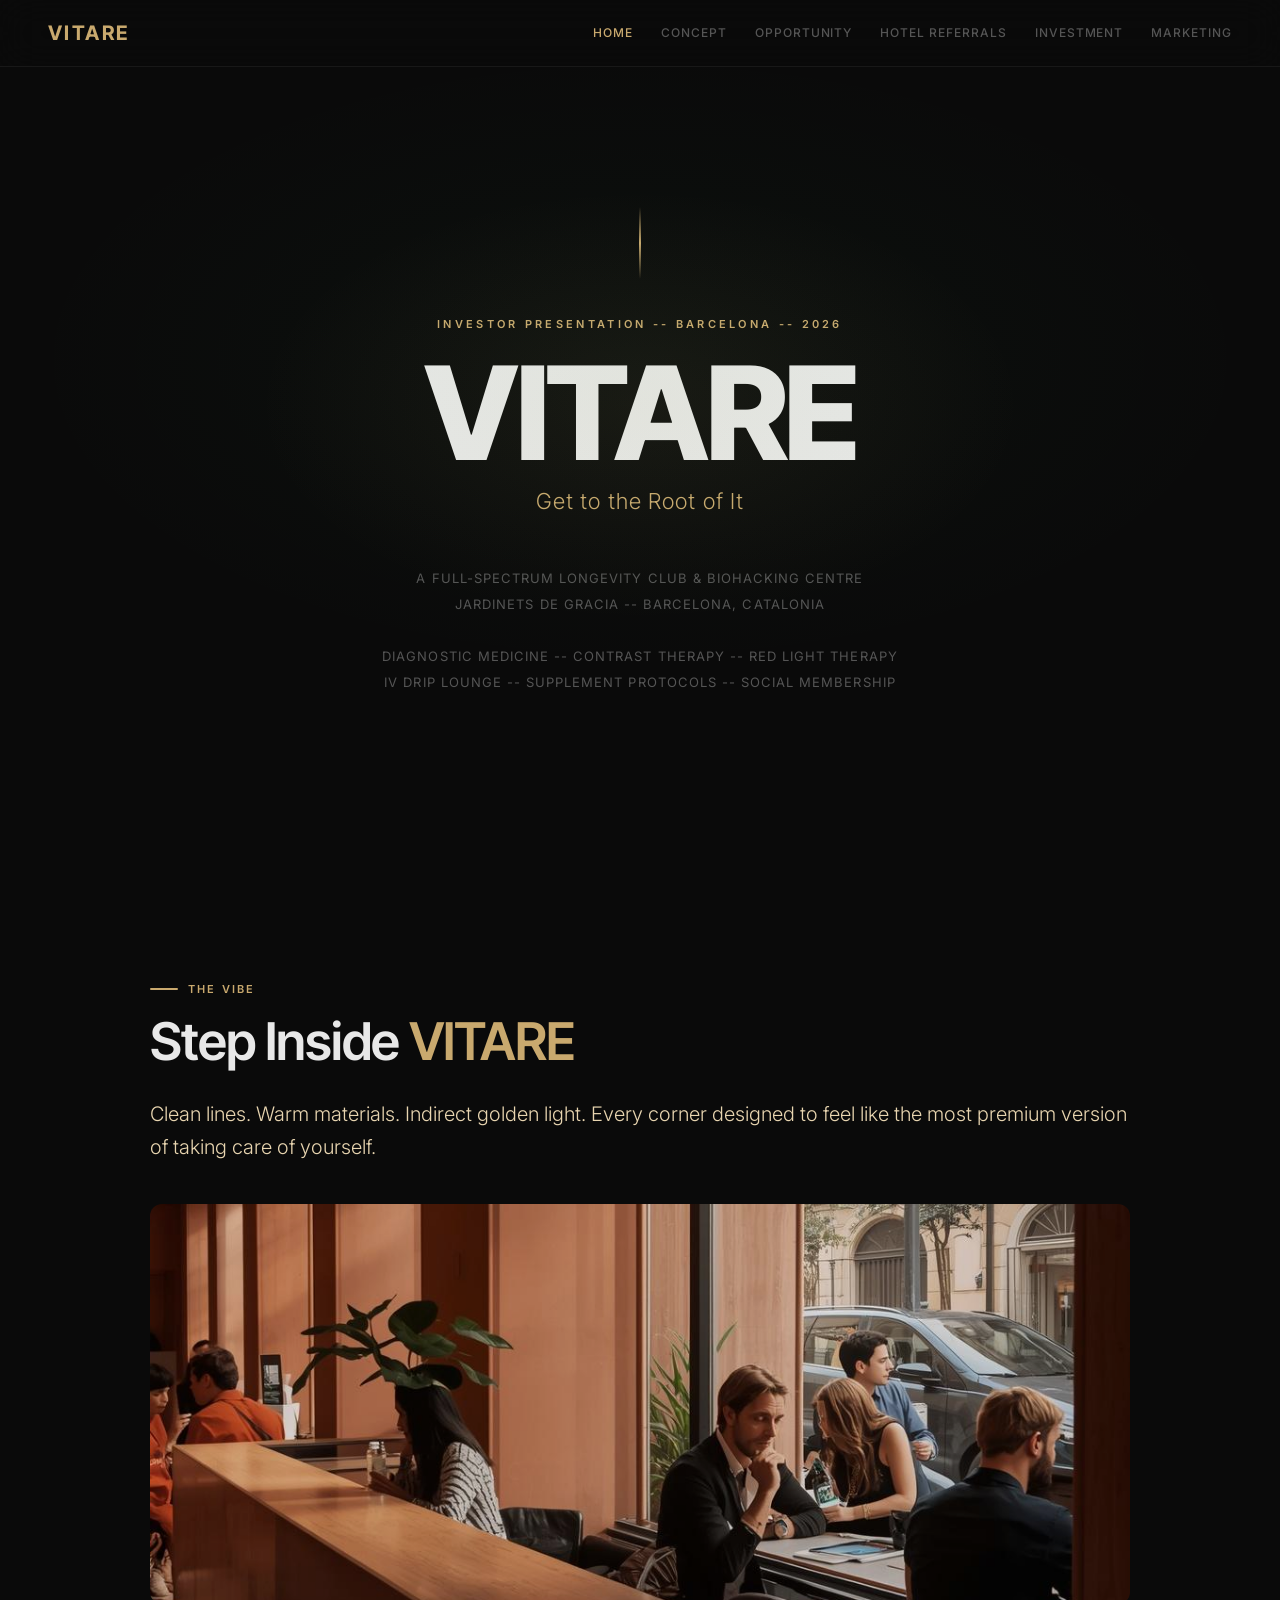
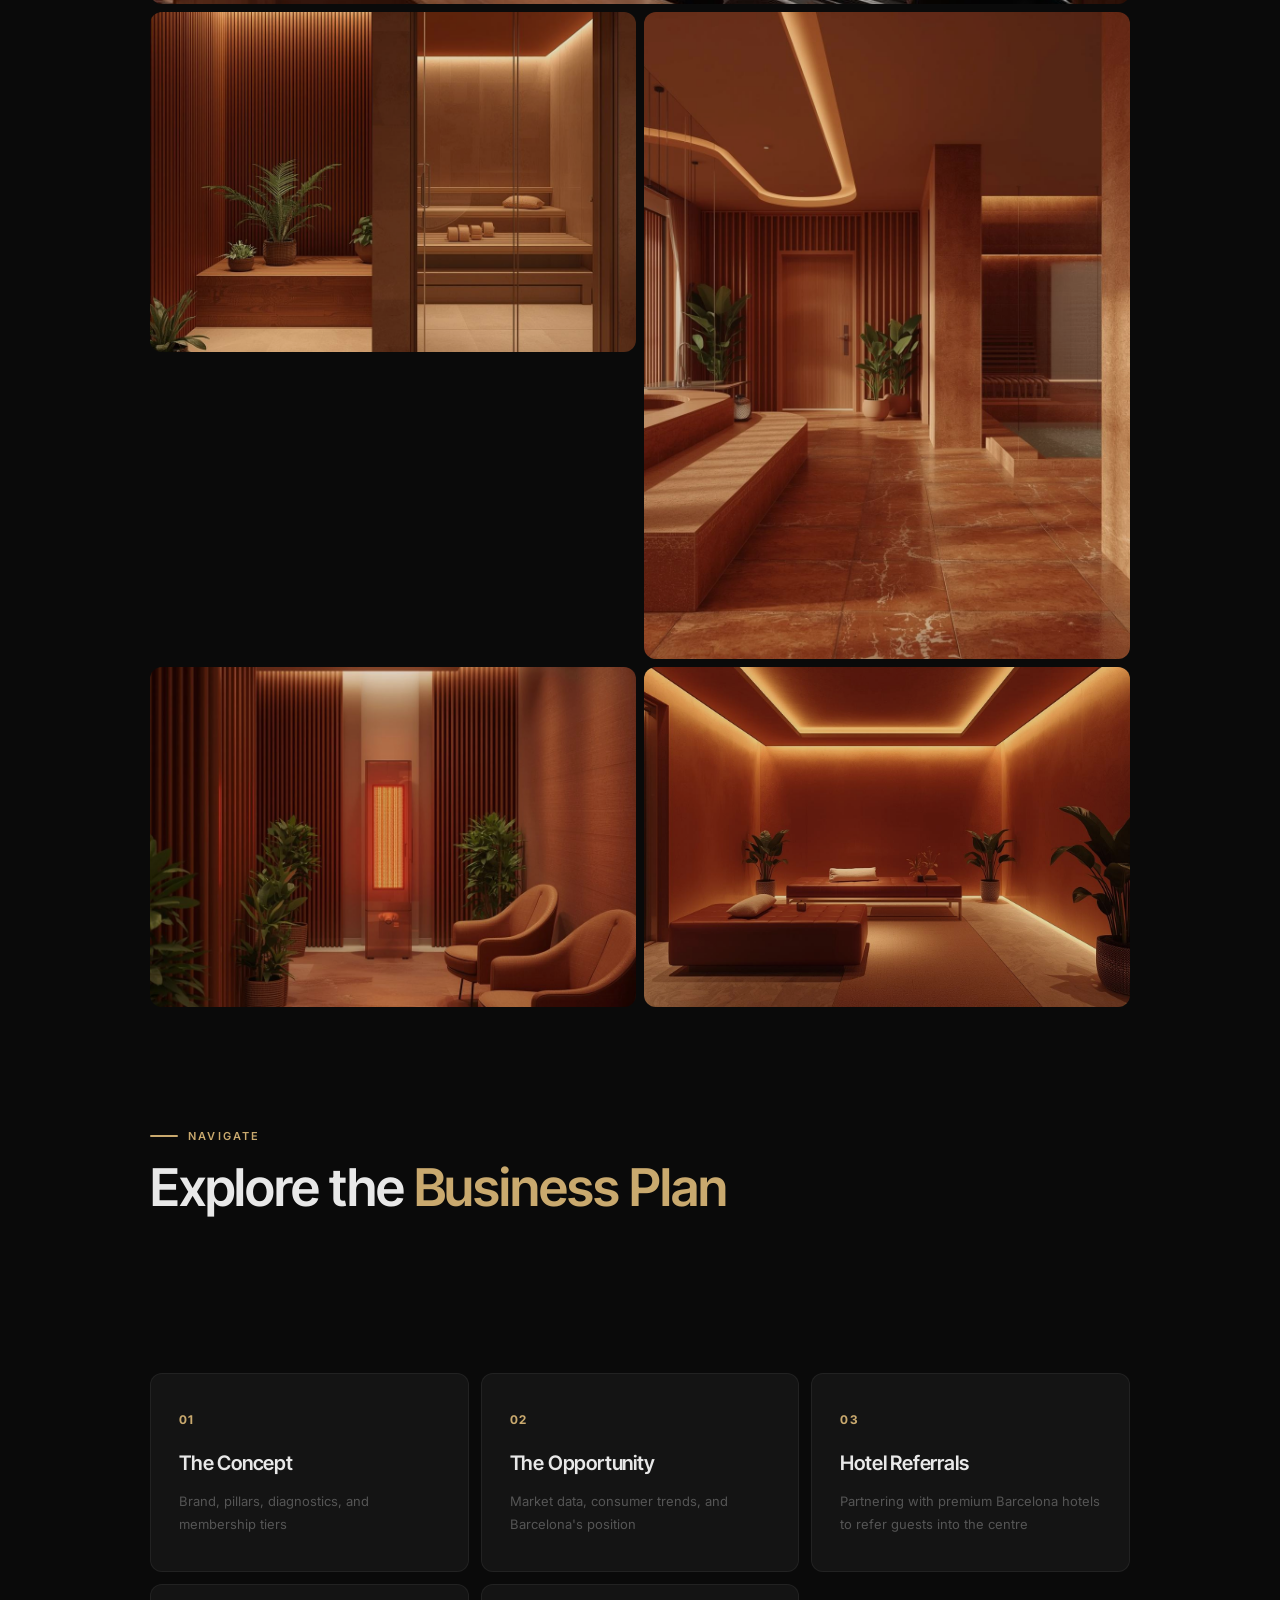
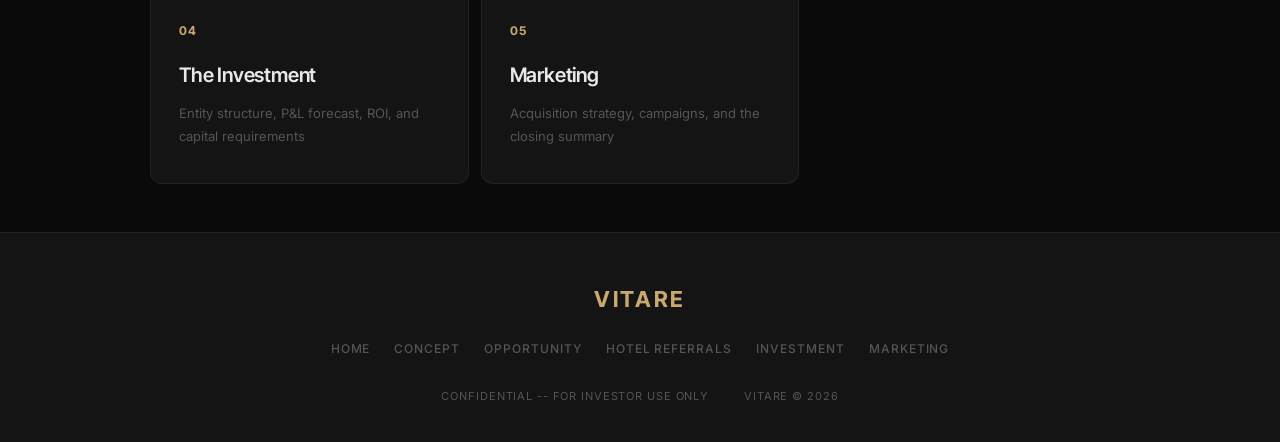
==== commit 285fe19c: "Replace hotel model with hotel referral partnerships + apply 80/20 investor/management split" ====
--- a/index.html
+++ b/index.html
@@ -19,7 +19,7 @@
     <a href="index.html" class="active">Home</a>
     <a href="concept.html">Concept</a>
     <a href="opportunity.html">Opportunity</a>
-    <a href="hotel.html">Hotels</a>
+    <a href="hotel.html">Hotel Referrals</a>
     <a href="investment.html">Investment</a>
     <a href="marketing.html">Marketing</a>
   </div>
@@ -88,8 +88,8 @@
   </a>
   <a href="hotel.html" class="home-card">
     <div class="home-card-num">03</div>
-    <h3>Hotel Strategy</h3>
-    <p>Partnership model, retreat flywheel, and programme packages</p>
+    <h3>Hotel Referrals</h3>
+    <p>Partnering with premium Barcelona hotels to refer guests into the centre</p>
   </a>
   <a href="investment.html" class="home-card">
     <div class="home-card-num">04</div>
@@ -110,7 +110,7 @@
       <a href="index.html">Home</a>
       <a href="concept.html">Concept</a>
       <a href="opportunity.html">Opportunity</a>
-      <a href="hotel.html">Hotels</a>
+      <a href="hotel.html">Hotel Referrals</a>
       <a href="investment.html">Investment</a>
       <a href="marketing.html">Marketing</a>
     </div>
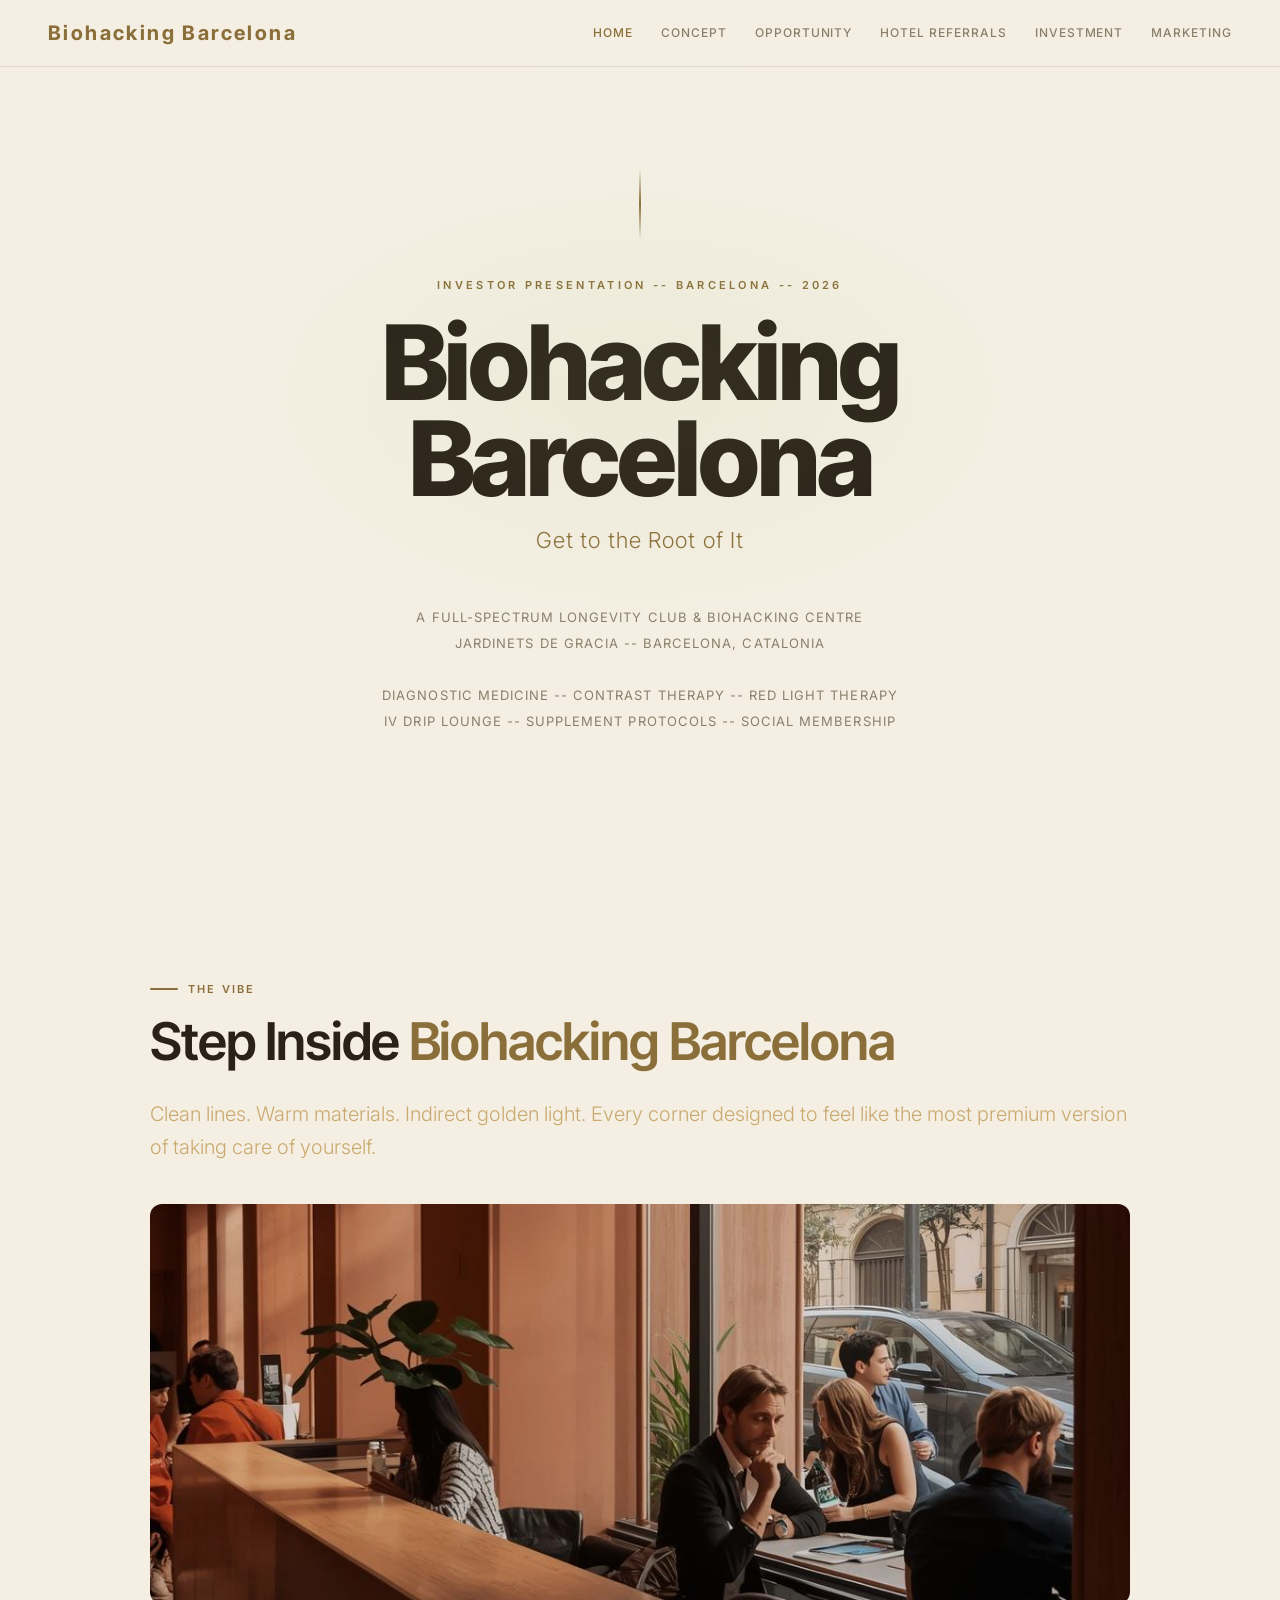
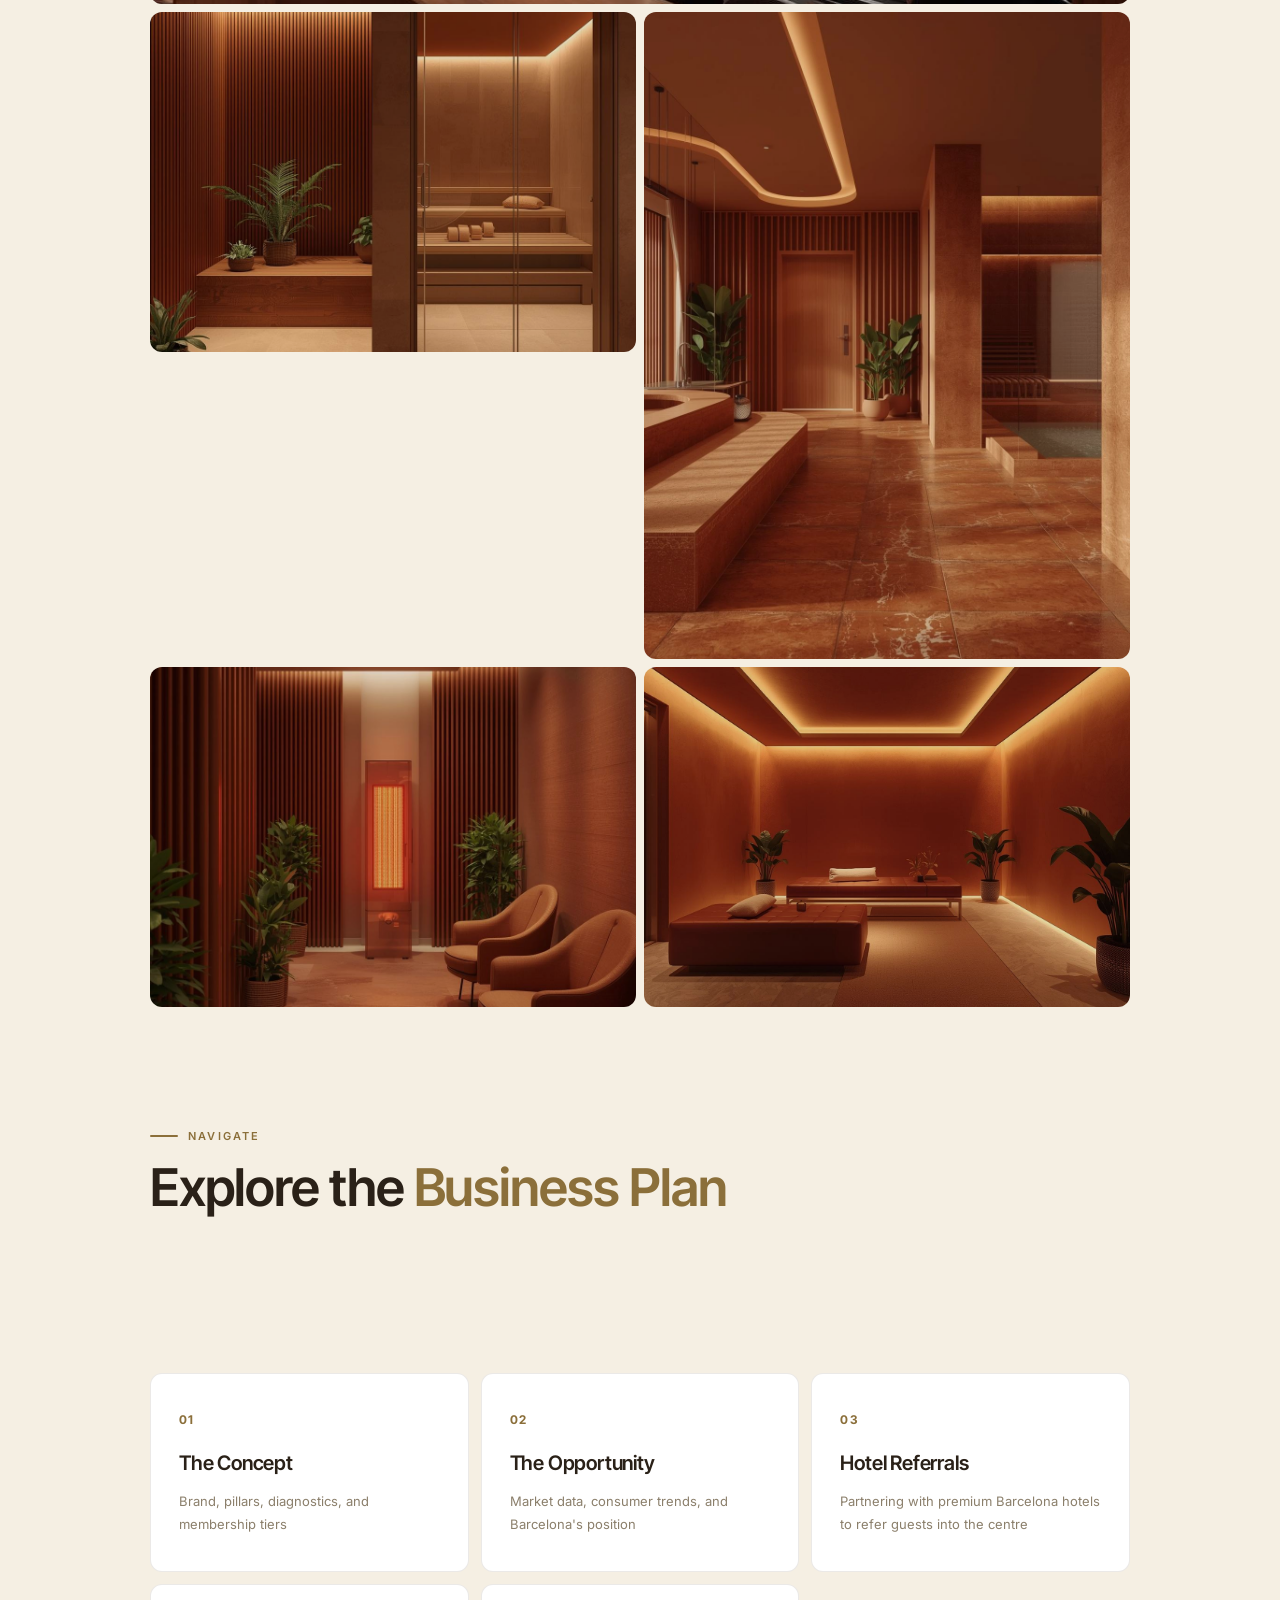
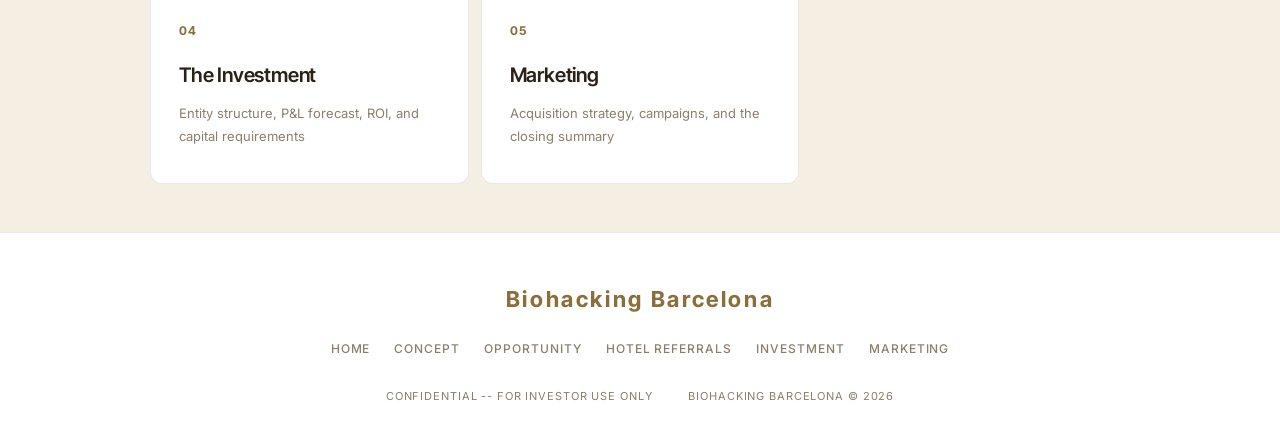
==== commit 30af2eb3: "Rebrand to Biohacking Barcelona + switch to light beige theme" ====
--- a/index.html
+++ b/index.html
@@ -3,7 +3,7 @@
 <head>
 <meta charset="UTF-8">
 <meta name="viewport" content="width=device-width, initial-scale=1.0">
-<title>Home -- VITARE</title>
+<title>Home -- Biohacking Barcelona</title>
 <link rel="preconnect" href="https://fonts.googleapis.com">
 <link rel="preconnect" href="https://fonts.gstatic.com" crossorigin>
 <link href="https://fonts.googleapis.com/css2?family=Inter+Tight:ital,wght@0,200;0,300;0,400;0,500;0,600;0,700;0,800;1,300;1,400&family=Inter:wght@200;300;400;500;600;700;800&display=swap" rel="stylesheet">
@@ -11,7 +11,7 @@
 </head>
 <body>
 <nav class="nav">
-  <a href="index.html" class="nav-logo">VITARE</a>
+  <a href="index.html" class="nav-logo">Biohacking Barcelona</a>
   <button class="nav-toggle" aria-label="Menu">
     <span></span><span></span><span></span>
   </button>
@@ -30,7 +30,7 @@
   <div class="cover-bg"></div>
   <div class="cover-line"></div>
   <div class="brand-mark">Investor Presentation -- Barcelona -- 2026</div>
-  <h1>VITARE</h1>
+  <h1>Biohacking<br>Barcelona</h1>
   <div class="cover-tagline">Get to the Root of It</div>
   <p class="cover-desc">
     A full-spectrum longevity club &amp; biohacking centre<br>
@@ -44,27 +44,27 @@
 <!-- THE VIBE -->
 <div class="vibe-section">
   <div class="eyebrow">The Vibe</div>
-  <h2>Step Inside <em>VITARE</em></h2>
+  <h2>Step Inside <em>Biohacking Barcelona</em></h2>
   <p class="lead">Clean lines. Warm materials. Indirect golden light. Every corner designed to feel like the most premium version of taking care of yourself.</p>
   <div class="vibe-grid">
     <div class="vibe-img vibe-hero">
-      <img src="images/vibe-lounge.jpg" alt="VITARE Lounge -- Jardinets de Gracia" loading="lazy">
+      <img src="images/vibe-lounge.jpg" alt="Biohacking Barcelona Lounge -- Jardinets de Gracia" loading="lazy">
       <div class="vibe-label">The Social Lounge</div>
     </div>
     <div class="vibe-img vibe-tall">
-      <img src="images/vibe-sauna.jpg" alt="VITARE Finnish Sauna" loading="lazy">
+      <img src="images/vibe-sauna.jpg" alt="Biohacking Barcelona Finnish Sauna" loading="lazy">
       <div class="vibe-label">Finnish Sauna -- 85 C</div>
     </div>
     <div class="vibe-img vibe-plunge">
-      <img src="images/vibe-plunge.jpg" alt="VITARE Contrast Therapy Area" loading="lazy">
+      <img src="images/vibe-plunge.jpg" alt="Biohacking Barcelona Contrast Therapy Area" loading="lazy">
       <div class="vibe-label">Contrast Therapy -- Cold Plunge</div>
     </div>
     <div class="vibe-img vibe-tall">
-      <img src="images/vibe-redlight.jpg" alt="VITARE Red Light Therapy" loading="lazy">
+      <img src="images/vibe-redlight.jpg" alt="Biohacking Barcelona Red Light Therapy" loading="lazy">
       <div class="vibe-label">Red Light Therapy</div>
     </div>
     <div class="vibe-img vibe-tall">
-      <img src="images/vibe-relaxation.jpg" alt="VITARE Recovery Lounge" loading="lazy">
+      <img src="images/vibe-relaxation.jpg" alt="Biohacking Barcelona Recovery Lounge" loading="lazy">
       <div class="vibe-label">Recovery Lounge</div>
     </div>
   </div>
@@ -105,7 +105,7 @@
 
 <footer class="site-footer">
   <div class="footer-inner">
-    <div class="footer-brand">VITARE</div>
+    <div class="footer-brand">Biohacking Barcelona</div>
     <div class="footer-links">
       <a href="index.html">Home</a>
       <a href="concept.html">Concept</a>
@@ -116,7 +116,7 @@
     </div>
     <div class="footer-meta">
       <span>Confidential -- For Investor Use Only</span>
-      <span>VITARE &copy; 2026</span>
+      <span>Biohacking Barcelona &copy; 2026</span>
     </div>
   </div>
 </footer>
--- a/styles.css
+++ b/styles.css
@@ -1,27 +1,27 @@
 /* ============================================
-   VITARE — Investor Pitch Website
-   Modern Health-Tech Design System
+   Biohacking Barcelona — Investor Pitch Website
+   Light / Beige Design System
    ============================================ */
 
 @import url('https://fonts.googleapis.com/css2?family=Inter+Tight:ital,wght@0,200;0,300;0,400;0,500;0,600;0,700;0,800;1,300;1,400&family=Inter:wght@200;300;400;500;600;700;800&display=swap');
 
 :root {
-  --bg: #0A0A0A;
-  --surface: #141414;
-  --surface-2: #1C1C1C;
-  --border: rgba(255,255,255,0.06);
-  --border-accent: rgba(255,255,255,0.12);
-  --text: #E8E8E8;
-  --text-secondary: #888888;
-  --text-muted: #555555;
-  --accent: #C9A96E;
-  --accent-light: #E8D5B0;
-  --accent-dark: #8B6F3A;
-  --green: #4ADE80;
-  --red: #F87171;
-  --blue: #60A5FA;
-  --shadow: 0 1px 3px rgba(0,0,0,0.3);
-  --shadow-lg: 0 8px 32px rgba(0,0,0,0.4);
+  --bg: #F5EFE3;
+  --surface: #FFFFFF;
+  --surface-2: #FAF5E8;
+  --border: rgba(60,45,25,0.10);
+  --border-accent: rgba(60,45,25,0.20);
+  --text: #2A2118;
+  --text-secondary: #5C4F3E;
+  --text-muted: #8B7F6B;
+  --accent: #8B6F3A;
+  --accent-light: #C9A96E;
+  --accent-dark: #5A4422;
+  --green: #4A8B5C;
+  --red: #C24545;
+  --blue: #3B6FB8;
+  --shadow: 0 1px 3px rgba(60,45,25,0.08);
+  --shadow-lg: 0 8px 32px rgba(60,45,25,0.12);
   --radius: 12px;
   --radius-sm: 8px;
   --radius-xs: 4px;
@@ -117,7 +117,7 @@
   align-items: center;
   justify-content: space-between;
   padding: 16px 48px;
-  background: rgba(10,10,10,0.80);
+  background: rgba(245,239,227,0.85);
   backdrop-filter: blur(20px) saturate(1.2);
   -webkit-backdrop-filter: blur(20px) saturate(1.2);
   border-bottom: 1px solid var(--border);
@@ -208,12 +208,12 @@
 }
 .cover h1 {
   font-family: 'Inter Tight', sans-serif;
-  font-size: clamp(64px, 14vw, 130px);
+  font-size: clamp(48px, 10vw, 104px);
   font-weight: 800;
-  line-height: 0.9;
+  line-height: 0.92;
   letter-spacing: -0.03em;
   color: var(--text);
-  margin-bottom: 12px;
+  margin-bottom: 16px;
 }
 .cover-tagline {
   font-family: 'Inter Tight', sans-serif;
@@ -358,7 +358,7 @@
   font-family: 'Inter Tight', sans-serif;
   font-size: 64px;
   font-weight: 800;
-  color: rgba(255,255,255,0.04);
+  color: rgba(60,45,25,0.06);
   position: absolute;
   top: 16px; right: 24px;
   line-height: 1;
@@ -440,7 +440,7 @@
   padding: 14px 16px;
   transition: border-color 0.3s;
   border-radius: 0 var(--radius-sm) var(--radius-sm) 0;
-  background: rgba(255,255,255,0.02);
+  background: rgba(60,45,25,0.03);
 }
 .test-item:hover { border-color: var(--accent); }
 .test-title {
@@ -916,10 +916,10 @@
   font-weight: 600;
   letter-spacing: 0.15em;
   text-transform: uppercase;
-  color: var(--accent-light);
+  color: #FFFFFF;
   opacity: 0;
   transition: opacity 0.4s ease;
-  background: rgba(10,10,10,0.7);
+  background: rgba(42,33,24,0.78);
   padding: 4px 10px;
   border-radius: var(--radius-xs);
   backdrop-filter: blur(4px);
@@ -1312,7 +1312,7 @@
 .fin-table tbody tr {
   border-bottom: 1px solid var(--border);
 }
-.fin-table tbody tr:hover { background: rgba(255,255,255,0.02); }
+.fin-table tbody tr:hover { background: rgba(60,45,25,0.03); }
 .fin-table tbody td {
   padding: 11px 12px;
   color: var(--text-secondary);
@@ -1361,7 +1361,7 @@
   padding: 8px 12px;
 }
 .fin-table tr.tot td {
-  background: rgba(255,255,255,0.02);
+  background: rgba(60,45,25,0.04);
   font-weight: 600;
   color: var(--text);
   border-top: 1px solid var(--border-accent);
@@ -1654,7 +1654,7 @@
     display: none;
     position: fixed;
     inset: 0;
-    background: rgba(10,10,10,0.97);
+    background: rgba(245,239,227,0.97);
     flex-direction: column;
     align-items: center;
     justify-content: center;
@@ -1669,7 +1669,7 @@
   .section-alt-inner { padding: 48px 20px; }
   .vibe-section { padding: 48px 20px; }
   .cover { padding: 80px 20px 48px; }
-  .cover h1 { font-size: clamp(48px, 14vw, 80px); }
+  .cover h1 { font-size: clamp(40px, 11vw, 64px); }
 
   .name-grid,
   .pillars-grid,
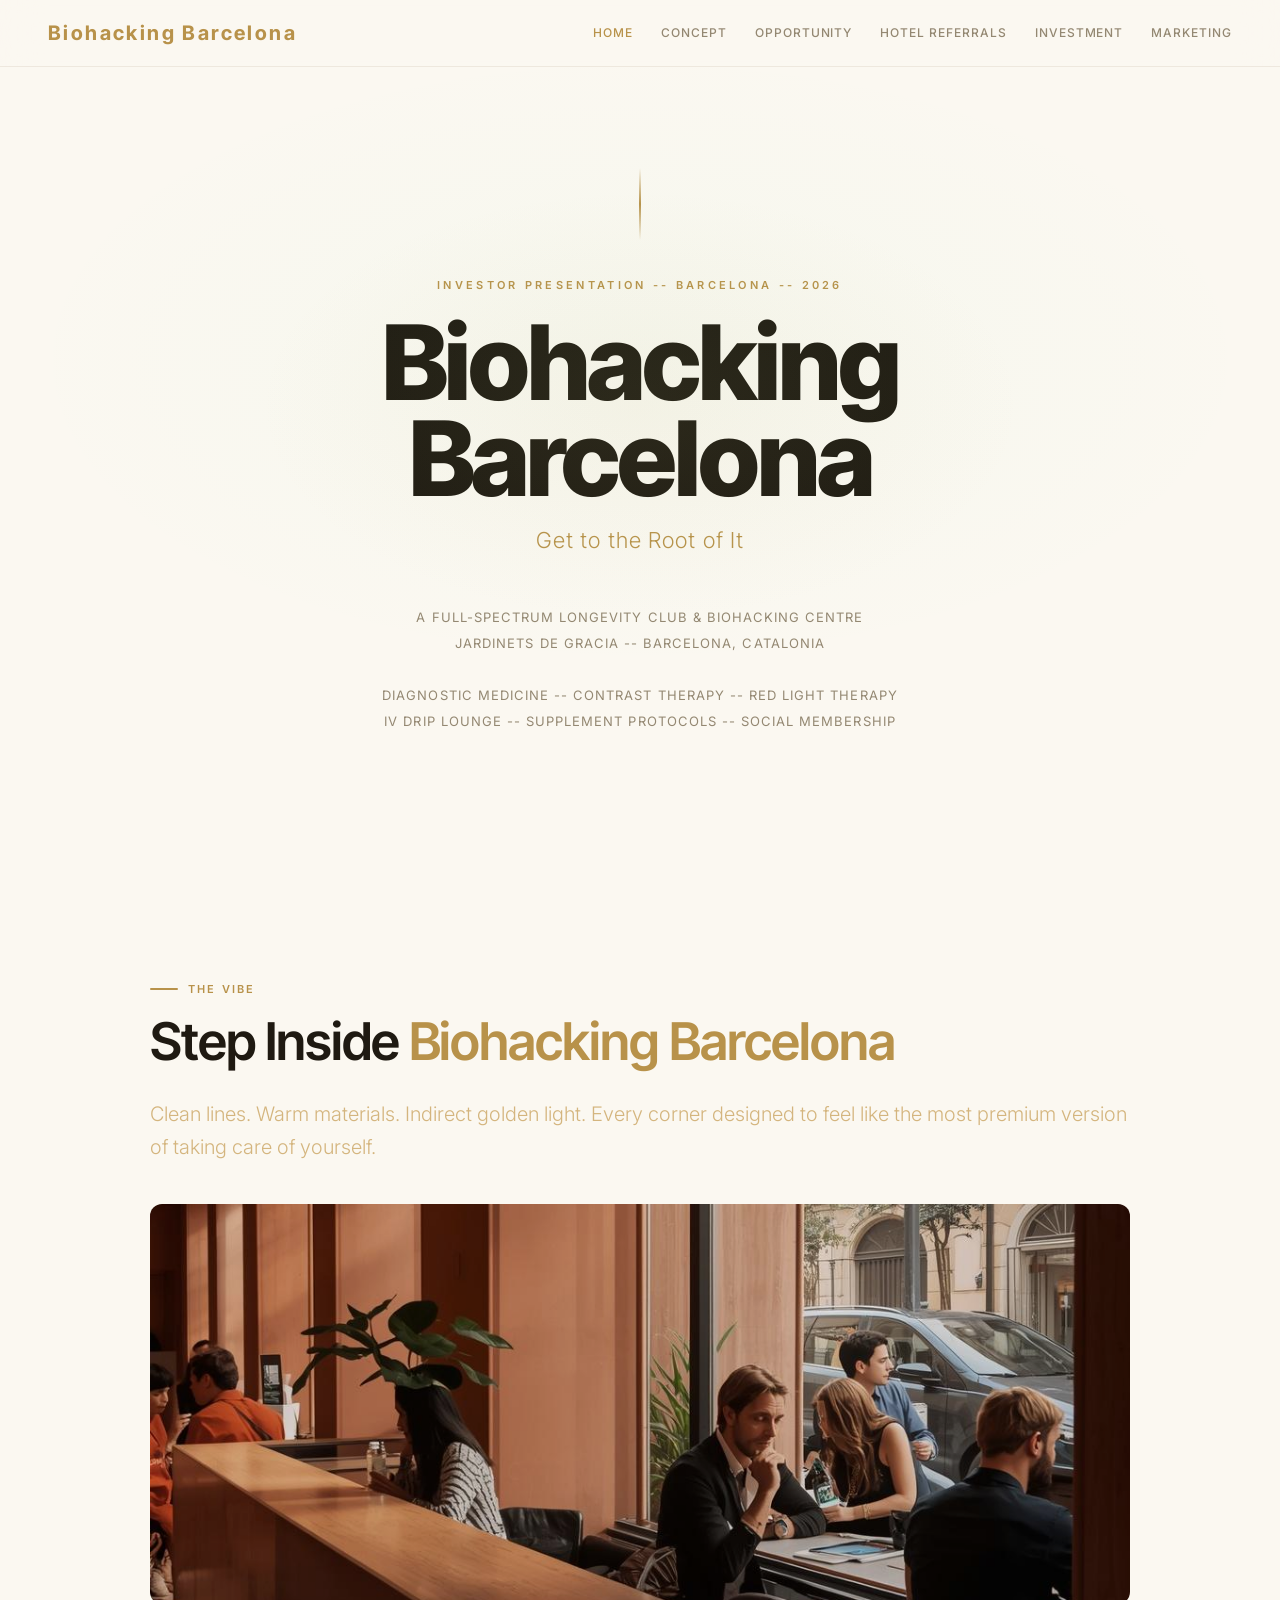
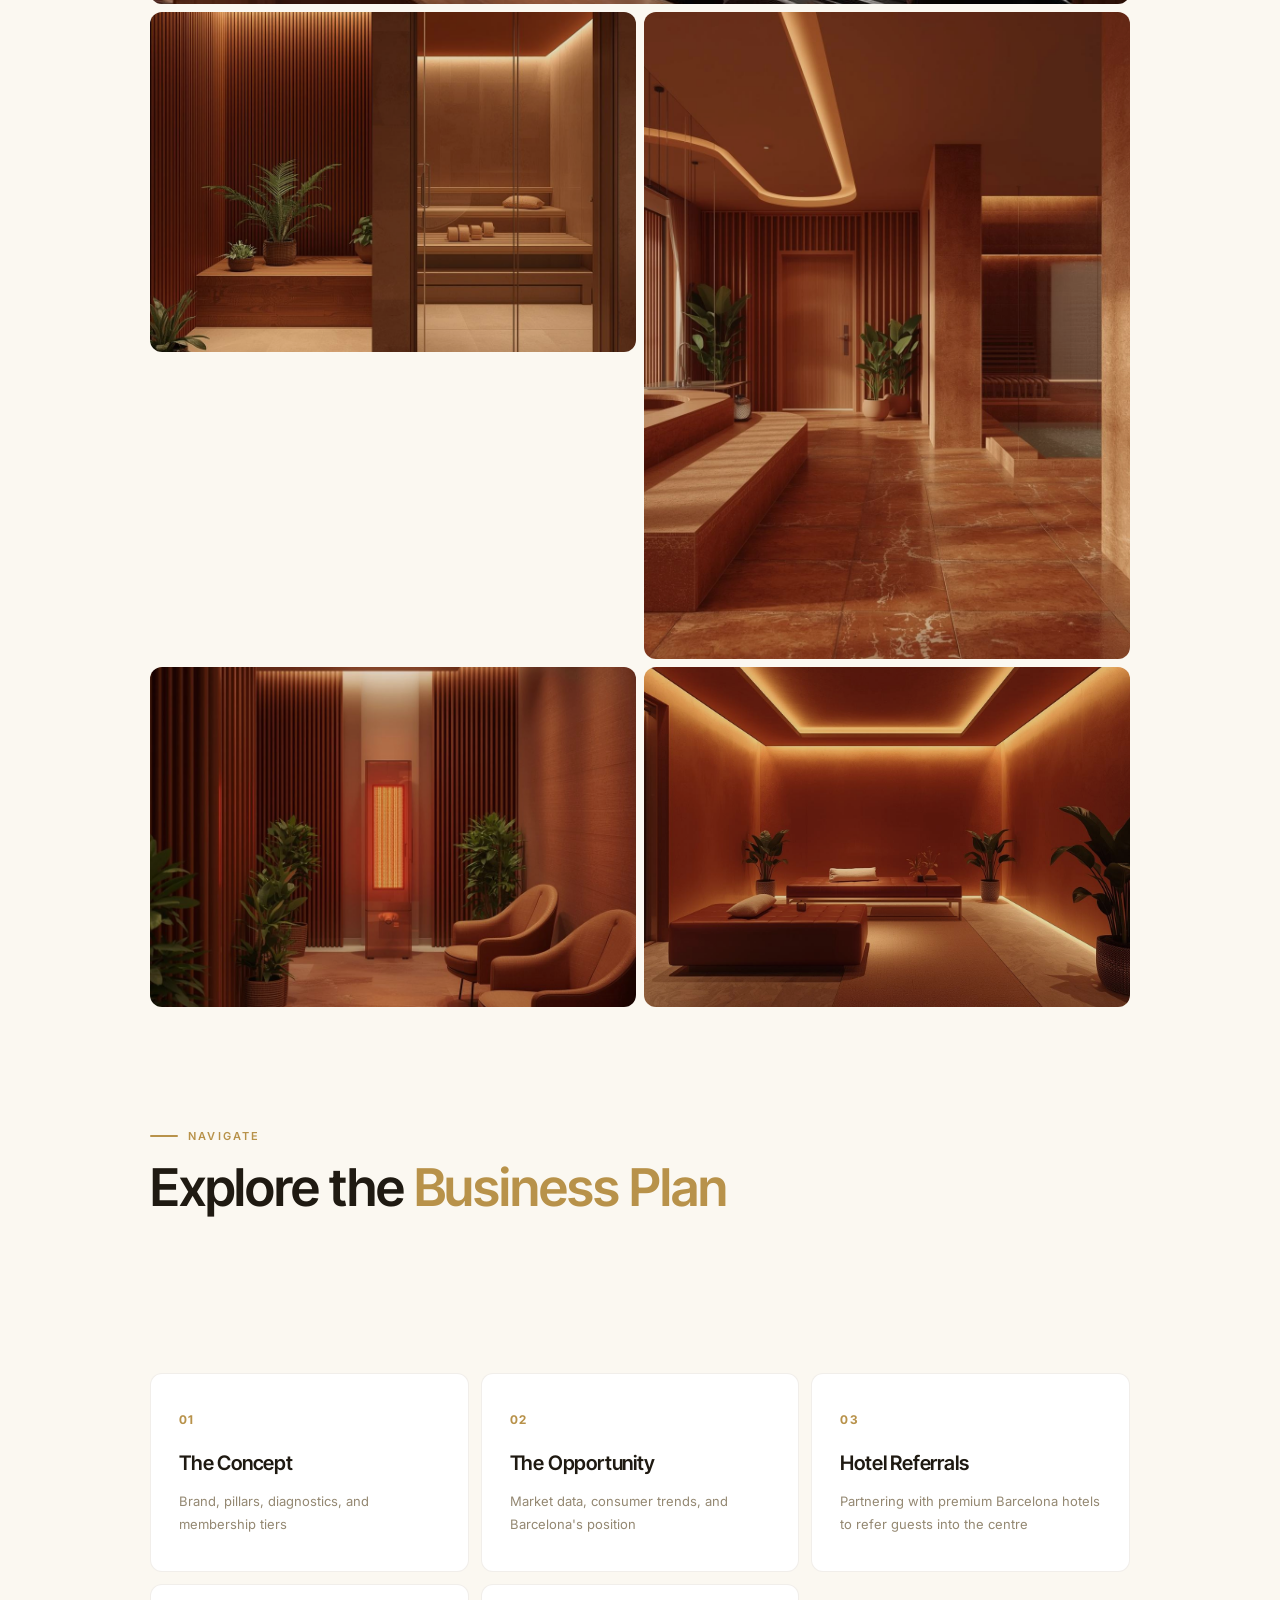
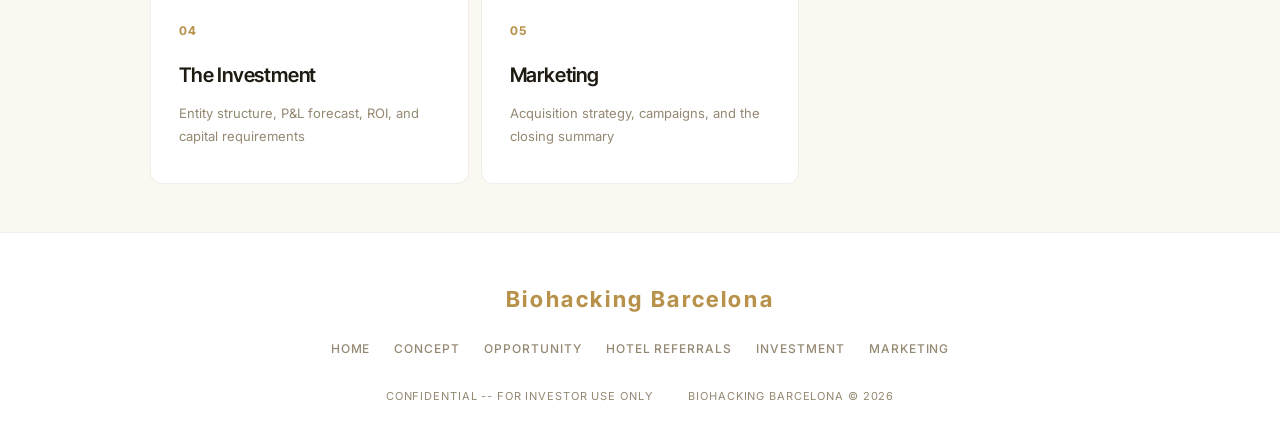
==== commit 637f2451: "Bump CSS cache-busting query to v=4 to force browser refresh" ====
--- a/index.html
+++ b/index.html
@@ -7,7 +7,7 @@
 <link rel="preconnect" href="https://fonts.googleapis.com">
 <link rel="preconnect" href="https://fonts.gstatic.com" crossorigin>
 <link href="https://fonts.googleapis.com/css2?family=Inter+Tight:ital,wght@0,200;0,300;0,400;0,500;0,600;0,700;0,800;1,300;1,400&family=Inter:wght@200;300;400;500;600;700;800&display=swap" rel="stylesheet">
-<link rel="stylesheet" href="styles.css?v=2">
+<link rel="stylesheet" href="styles.css?v=4">
 </head>
 <body>
 <nav class="nav">
--- a/styles.css
+++ b/styles.css
@@ -6,22 +6,22 @@
 @import url('https://fonts.googleapis.com/css2?family=Inter+Tight:ital,wght@0,200;0,300;0,400;0,500;0,600;0,700;0,800;1,300;1,400&family=Inter:wght@200;300;400;500;600;700;800&display=swap');
 
 :root {
-  --bg: #F5EFE3;
+  --bg: #FBF8F1;
   --surface: #FFFFFF;
-  --surface-2: #FAF5E8;
-  --border: rgba(60,45,25,0.10);
-  --border-accent: rgba(60,45,25,0.20);
-  --text: #2A2118;
-  --text-secondary: #5C4F3E;
-  --text-muted: #8B7F6B;
-  --accent: #8B6F3A;
-  --accent-light: #C9A96E;
-  --accent-dark: #5A4422;
-  --green: #4A8B5C;
+  --surface-2: #F2EADA;
+  --border: rgba(120,90,50,0.10);
+  --border-accent: rgba(120,90,50,0.22);
+  --text: #1F1A12;
+  --text-secondary: #5A4F3E;
+  --text-muted: #948872;
+  --accent: #B8924A;
+  --accent-light: #D4B57E;
+  --accent-dark: #7E5F26;
+  --green: #4F8F62;
   --red: #C24545;
   --blue: #3B6FB8;
-  --shadow: 0 1px 3px rgba(60,45,25,0.08);
-  --shadow-lg: 0 8px 32px rgba(60,45,25,0.12);
+  --shadow: 0 1px 3px rgba(120,90,50,0.07);
+  --shadow-lg: 0 8px 32px rgba(120,90,50,0.12);
   --radius: 12px;
   --radius-sm: 8px;
   --radius-xs: 4px;
@@ -117,7 +117,7 @@
   align-items: center;
   justify-content: space-between;
   padding: 16px 48px;
-  background: rgba(245,239,227,0.85);
+  background: rgba(251,248,241,0.88);
   backdrop-filter: blur(20px) saturate(1.2);
   -webkit-backdrop-filter: blur(20px) saturate(1.2);
   border-bottom: 1px solid var(--border);
@@ -240,7 +240,7 @@
   margin: 0 auto;
 }
 .section-alt {
-  background: var(--surface);
+  background: var(--surface-2);
   max-width: none;
 }
 .section-alt-inner {
@@ -249,7 +249,7 @@
   margin: 0 auto;
 }
 .full-bleed {
-  background: var(--surface);
+  background: var(--surface-2);
 }
 
 /* DIVIDER */
@@ -1654,7 +1654,7 @@
     display: none;
     position: fixed;
     inset: 0;
-    background: rgba(245,239,227,0.97);
+    background: rgba(251,248,241,0.98);
     flex-direction: column;
     align-items: center;
     justify-content: center;
@@ -1732,3 +1732,4 @@
   .section-alt { background: #f5f5f5; }
   .nav { display: none; }
 }
+
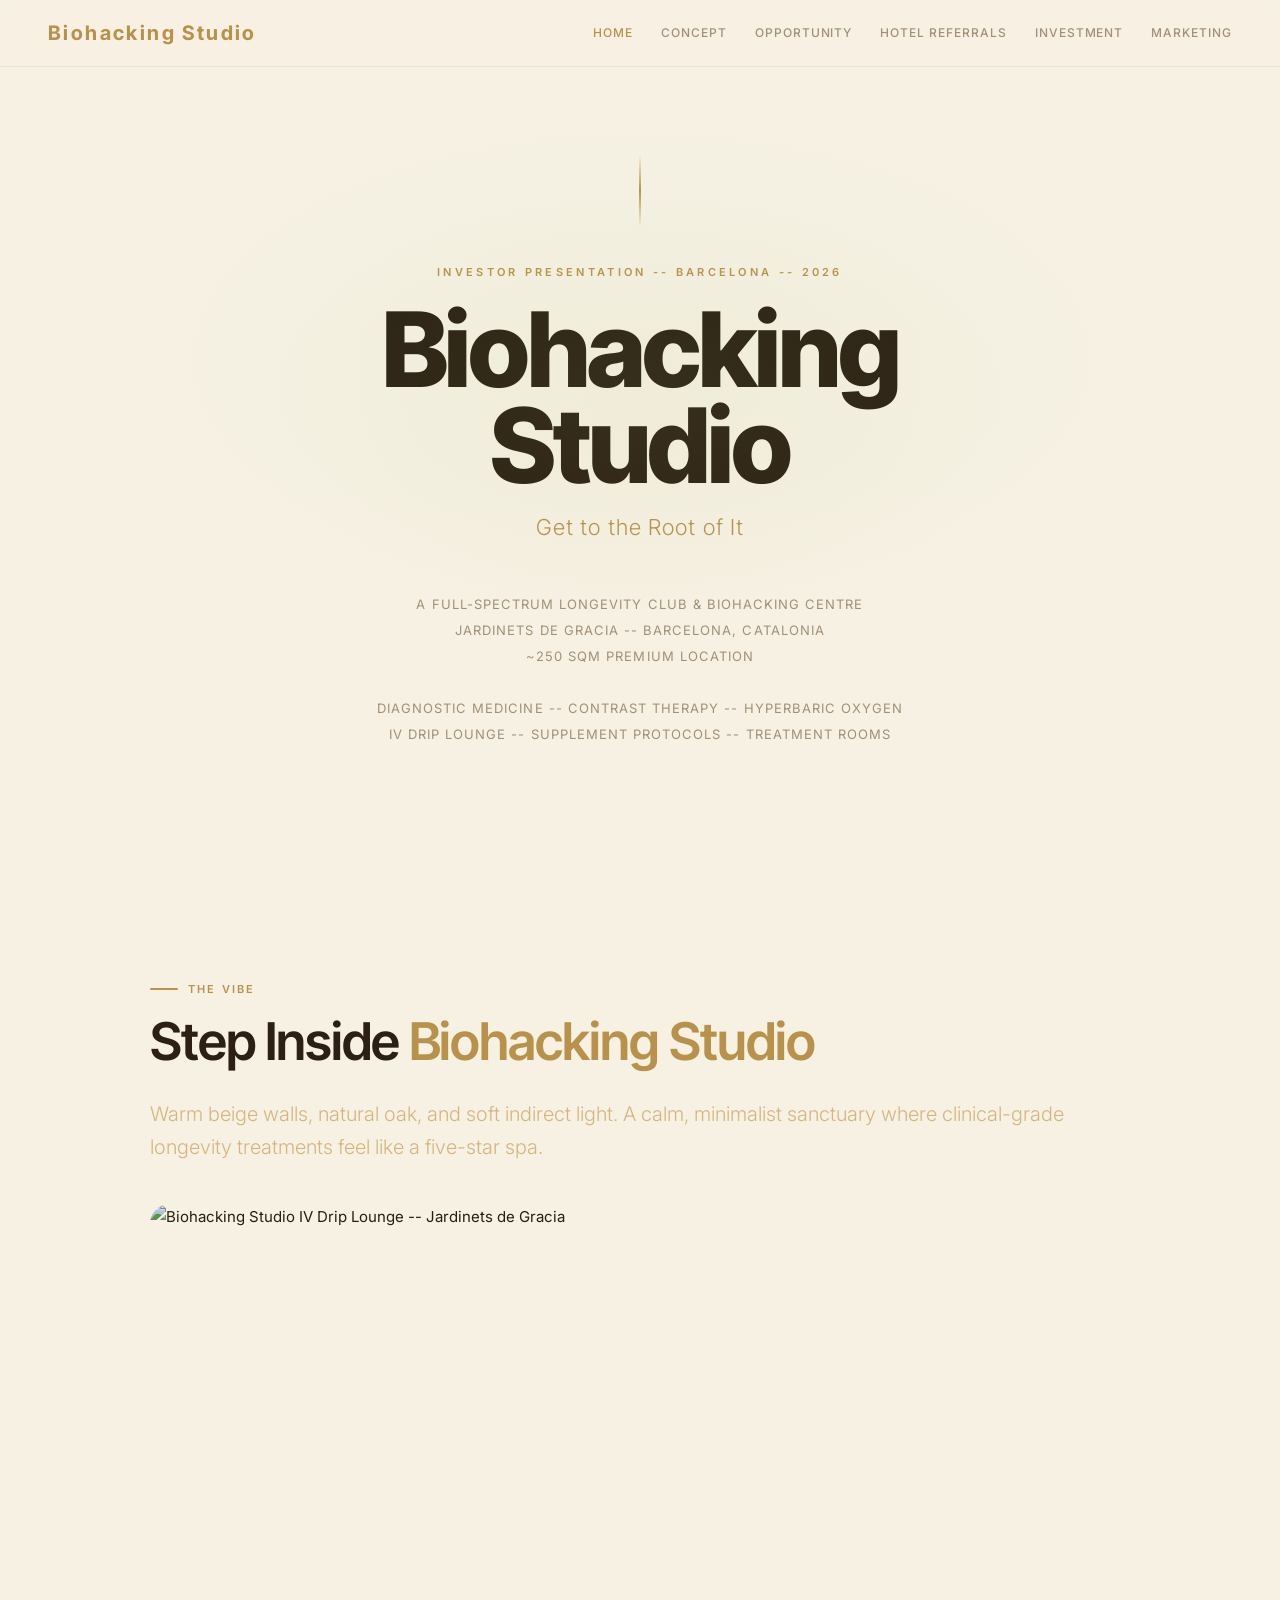
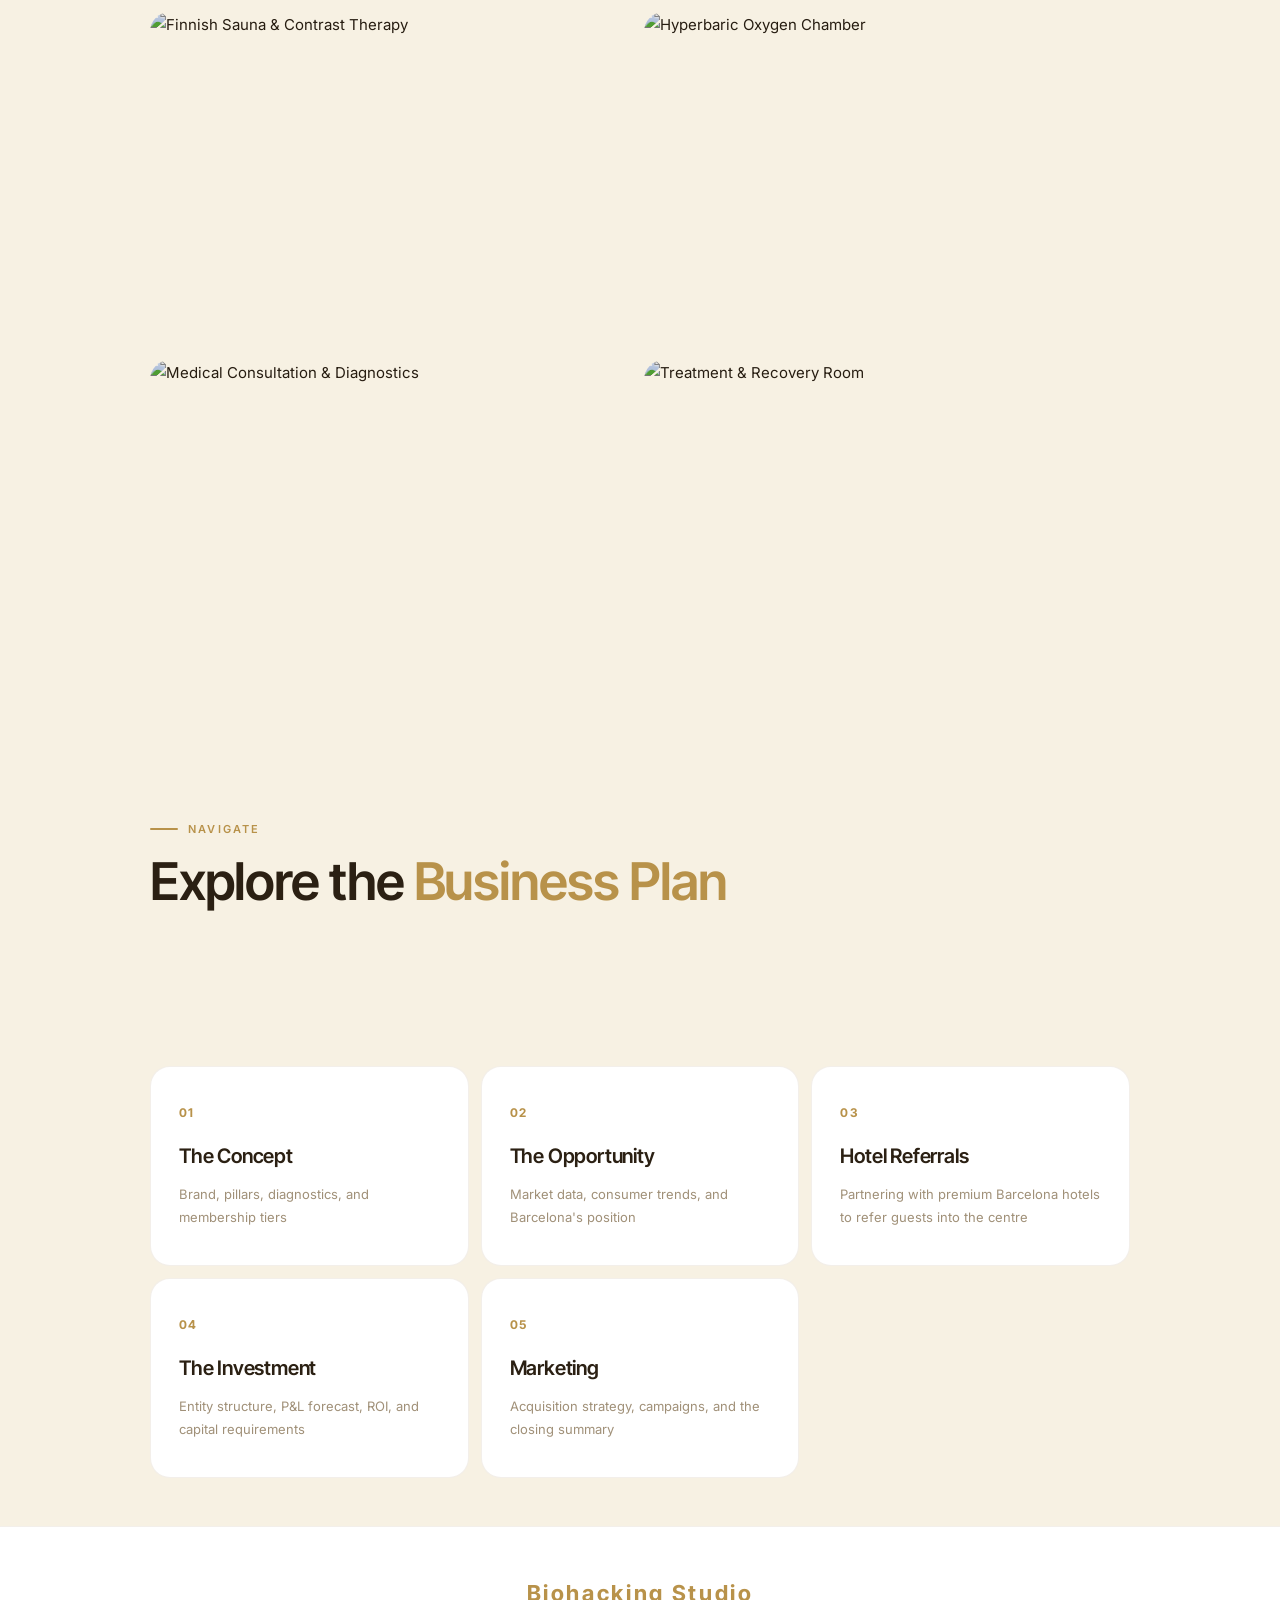
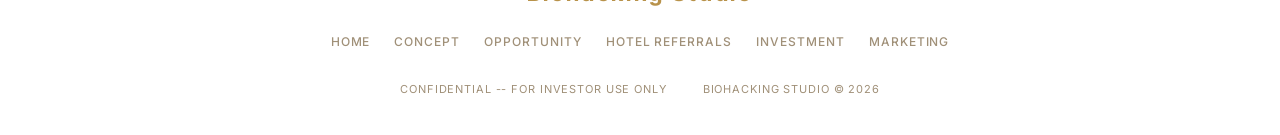
==== commit c39b4fb3: "Rebrand to Biohacking Studio, add 250sqm location, new vibe photos, warmer spa aesthetic" ====
--- a/index.html
+++ b/index.html
@@ -3,15 +3,15 @@
 <head>
 <meta charset="UTF-8">
 <meta name="viewport" content="width=device-width, initial-scale=1.0">
-<title>Home -- Biohacking Barcelona</title>
+<title>Home -- Biohacking Studio</title>
 <link rel="preconnect" href="https://fonts.googleapis.com">
 <link rel="preconnect" href="https://fonts.gstatic.com" crossorigin>
 <link href="https://fonts.googleapis.com/css2?family=Inter+Tight:ital,wght@0,200;0,300;0,400;0,500;0,600;0,700;0,800;1,300;1,400&family=Inter:wght@200;300;400;500;600;700;800&display=swap" rel="stylesheet">
-<link rel="stylesheet" href="styles.css?v=4">
+<link rel="stylesheet" href="styles.css?v=5">
 </head>
 <body>
 <nav class="nav">
-  <a href="index.html" class="nav-logo">Biohacking Barcelona</a>
+  <a href="index.html" class="nav-logo">Biohacking Studio</a>
   <button class="nav-toggle" aria-label="Menu">
     <span></span><span></span><span></span>
   </button>
@@ -30,42 +30,43 @@
   <div class="cover-bg"></div>
   <div class="cover-line"></div>
   <div class="brand-mark">Investor Presentation -- Barcelona -- 2026</div>
-  <h1>Biohacking<br>Barcelona</h1>
+  <h1>Biohacking<br>Studio</h1>
   <div class="cover-tagline">Get to the Root of It</div>
   <p class="cover-desc">
     A full-spectrum longevity club &amp; biohacking centre<br>
     Jardinets de Gracia -- Barcelona, Catalonia<br>
+    ~250 sqm premium location<br>
     <br>
-    Diagnostic Medicine -- Contrast Therapy -- Red Light Therapy<br>
-    IV Drip Lounge -- Supplement Protocols -- Social Membership
+    Diagnostic Medicine -- Contrast Therapy -- Hyperbaric Oxygen<br>
+    IV Drip Lounge -- Supplement Protocols -- Treatment Rooms
   </p>
 </div>
 
 <!-- THE VIBE -->
 <div class="vibe-section">
   <div class="eyebrow">The Vibe</div>
-  <h2>Step Inside <em>Biohacking Barcelona</em></h2>
-  <p class="lead">Clean lines. Warm materials. Indirect golden light. Every corner designed to feel like the most premium version of taking care of yourself.</p>
+  <h2>Step Inside <em>Biohacking Studio</em></h2>
+  <p class="lead">Warm beige walls, natural oak, and soft indirect light. A calm, minimalist sanctuary where clinical-grade longevity treatments feel like a five-star spa.</p>
   <div class="vibe-grid">
     <div class="vibe-img vibe-hero">
-      <img src="images/vibe-lounge.jpg" alt="Biohacking Barcelona Lounge -- Jardinets de Gracia" loading="lazy">
-      <div class="vibe-label">The Social Lounge</div>
+      <img src="images/iv-lounge.jpg" alt="Biohacking Studio IV Drip Lounge -- Jardinets de Gracia" loading="lazy">
+      <div class="vibe-label">IV Drip Lounge</div>
     </div>
     <div class="vibe-img vibe-tall">
-      <img src="images/vibe-sauna.jpg" alt="Biohacking Barcelona Finnish Sauna" loading="lazy">
-      <div class="vibe-label">Finnish Sauna -- 85 C</div>
+      <img src="images/sauna.jpg" alt="Finnish Sauna &amp; Contrast Therapy" loading="lazy">
+      <div class="vibe-label">Sauna &amp; Contrast Therapy</div>
     </div>
     <div class="vibe-img vibe-plunge">
-      <img src="images/vibe-plunge.jpg" alt="Biohacking Barcelona Contrast Therapy Area" loading="lazy">
-      <div class="vibe-label">Contrast Therapy -- Cold Plunge</div>
+      <img src="images/hyperbaric.jpg" alt="Hyperbaric Oxygen Chamber" loading="lazy">
+      <div class="vibe-label">Hyperbaric Oxygen Chamber</div>
     </div>
     <div class="vibe-img vibe-tall">
-      <img src="images/vibe-redlight.jpg" alt="Biohacking Barcelona Red Light Therapy" loading="lazy">
-      <div class="vibe-label">Red Light Therapy</div>
+      <img src="images/consultation.jpg" alt="Medical Consultation &amp; Diagnostics" loading="lazy">
+      <div class="vibe-label">Medical Consultation</div>
     </div>
     <div class="vibe-img vibe-tall">
-      <img src="images/vibe-relaxation.jpg" alt="Biohacking Barcelona Recovery Lounge" loading="lazy">
-      <div class="vibe-label">Recovery Lounge</div>
+      <img src="images/treatment.jpg" alt="Treatment &amp; Recovery Room" loading="lazy">
+      <div class="vibe-label">Treatment &amp; Recovery</div>
     </div>
   </div>
 </div>
@@ -105,7 +106,7 @@
 
 <footer class="site-footer">
   <div class="footer-inner">
-    <div class="footer-brand">Biohacking Barcelona</div>
+    <div class="footer-brand">Biohacking Studio</div>
     <div class="footer-links">
       <a href="index.html">Home</a>
       <a href="concept.html">Concept</a>
@@ -116,7 +117,7 @@
     </div>
     <div class="footer-meta">
       <span>Confidential -- For Investor Use Only</span>
-      <span>Biohacking Barcelona &copy; 2026</span>
+      <span>Biohacking Studio &copy; 2026</span>
     </div>
   </div>
 </footer>
--- a/styles.css
+++ b/styles.css
@@ -1,30 +1,30 @@
 /* ============================================
-   Biohacking Barcelona — Investor Pitch Website
+   Biohacking Studio — Investor Pitch Website
    Light / Beige Design System
    ============================================ */
 
 @import url('https://fonts.googleapis.com/css2?family=Inter+Tight:ital,wght@0,200;0,300;0,400;0,500;0,600;0,700;0,800;1,300;1,400&family=Inter:wght@200;300;400;500;600;700;800&display=swap');
 
 :root {
-  --bg: #FBF8F1;
+  --bg: #F7F1E3;
   --surface: #FFFFFF;
-  --surface-2: #F2EADA;
-  --border: rgba(120,90,50,0.10);
-  --border-accent: rgba(120,90,50,0.22);
-  --text: #1F1A12;
-  --text-secondary: #5A4F3E;
-  --text-muted: #948872;
+  --surface-2: #EFE5D0;
+  --border: rgba(140,100,50,0.10);
+  --border-accent: rgba(140,100,50,0.22);
+  --text: #2B2013;
+  --text-secondary: #6B5A44;
+  --text-muted: #A09078;
   --accent: #B8924A;
   --accent-light: #D4B57E;
   --accent-dark: #7E5F26;
-  --green: #4F8F62;
-  --red: #C24545;
-  --blue: #3B6FB8;
-  --shadow: 0 1px 3px rgba(120,90,50,0.07);
-  --shadow-lg: 0 8px 32px rgba(120,90,50,0.12);
-  --radius: 12px;
-  --radius-sm: 8px;
-  --radius-xs: 4px;
+  --green: #5F9770;
+  --red: #B94545;
+  --blue: #4A7DB0;
+  --shadow: 0 1px 4px rgba(140,100,50,0.06);
+  --shadow-lg: 0 12px 40px rgba(140,100,50,0.10);
+  --radius: 20px;
+  --radius-sm: 14px;
+  --radius-xs: 6px;
 }
 
 /* RESET + BASE */
@@ -117,7 +117,7 @@
   align-items: center;
   justify-content: space-between;
   padding: 16px 48px;
-  background: rgba(251,248,241,0.88);
+  background: rgba(247,241,227,0.88);
   backdrop-filter: blur(20px) saturate(1.2);
   -webkit-backdrop-filter: blur(20px) saturate(1.2);
   border-bottom: 1px solid var(--border);
@@ -1654,7 +1654,7 @@
     display: none;
     position: fixed;
     inset: 0;
-    background: rgba(251,248,241,0.98);
+    background: rgba(247,241,227,0.98);
     flex-direction: column;
     align-items: center;
     justify-content: center;
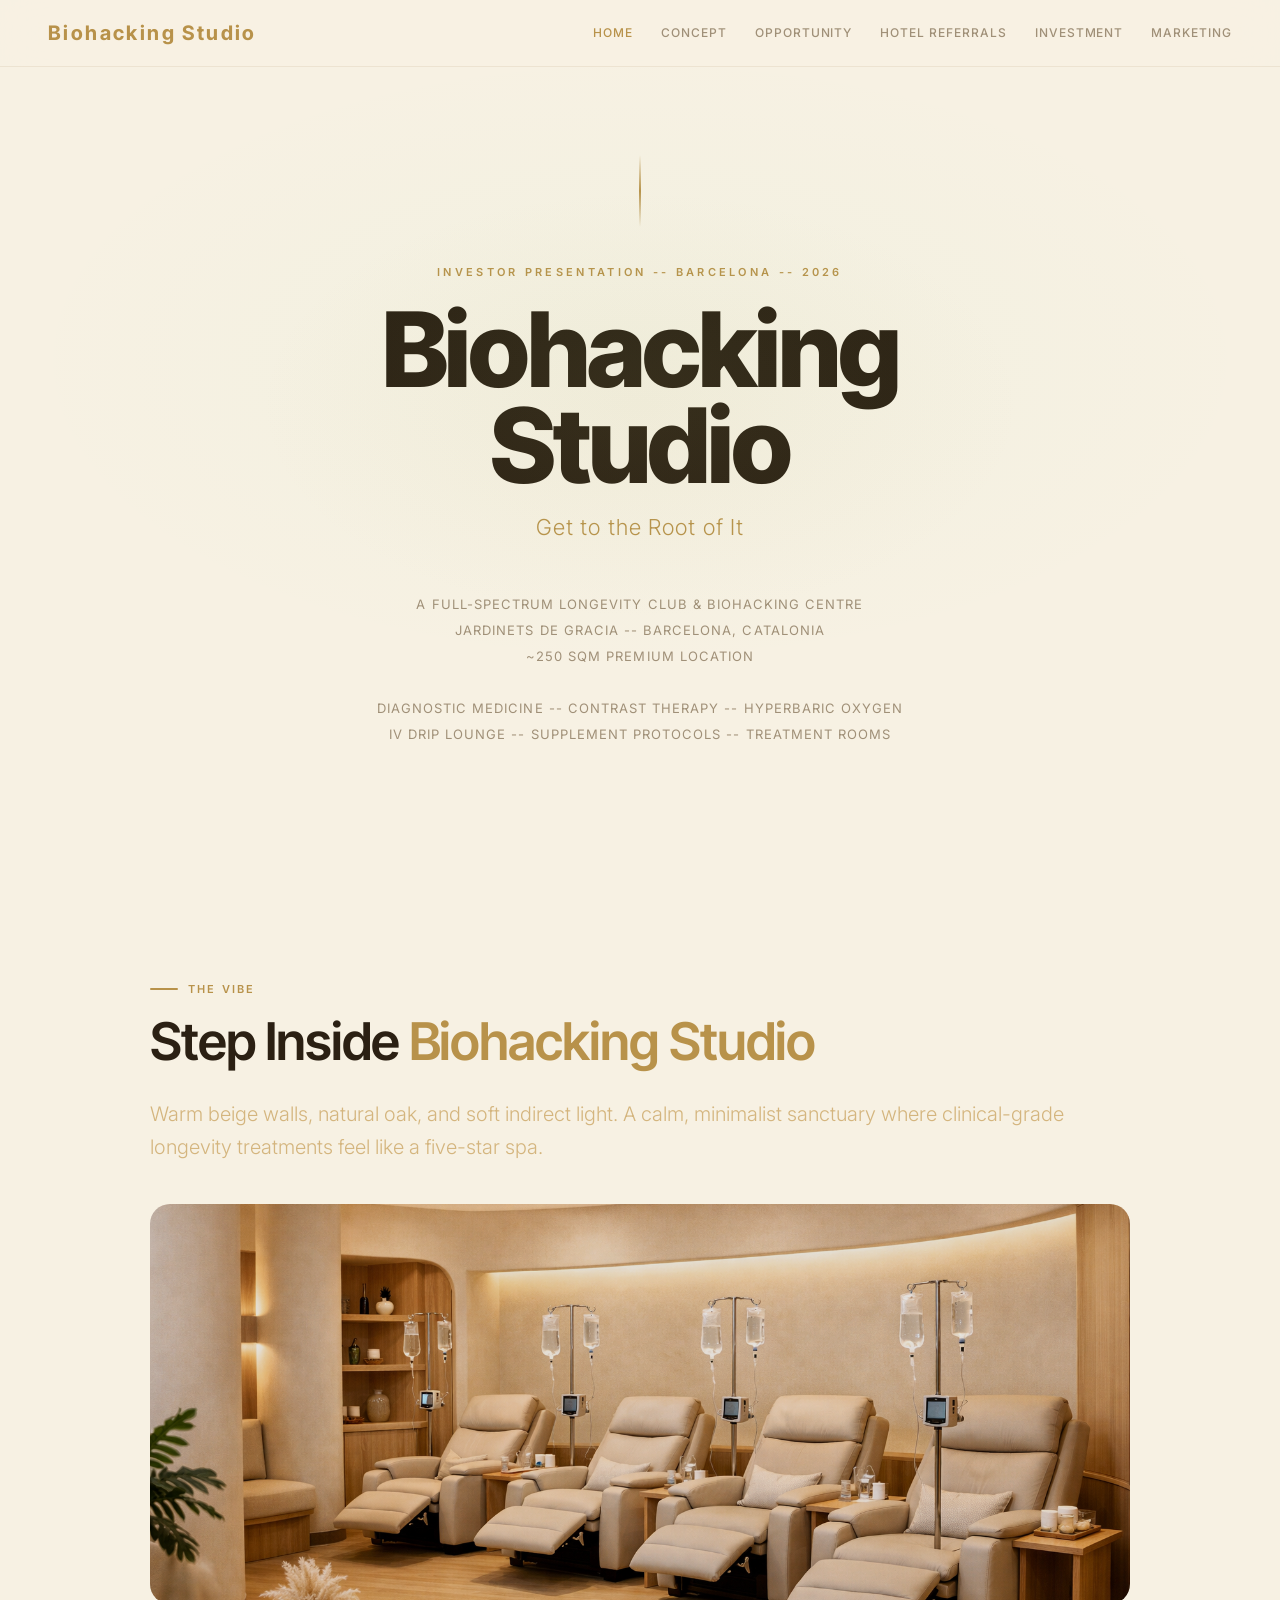
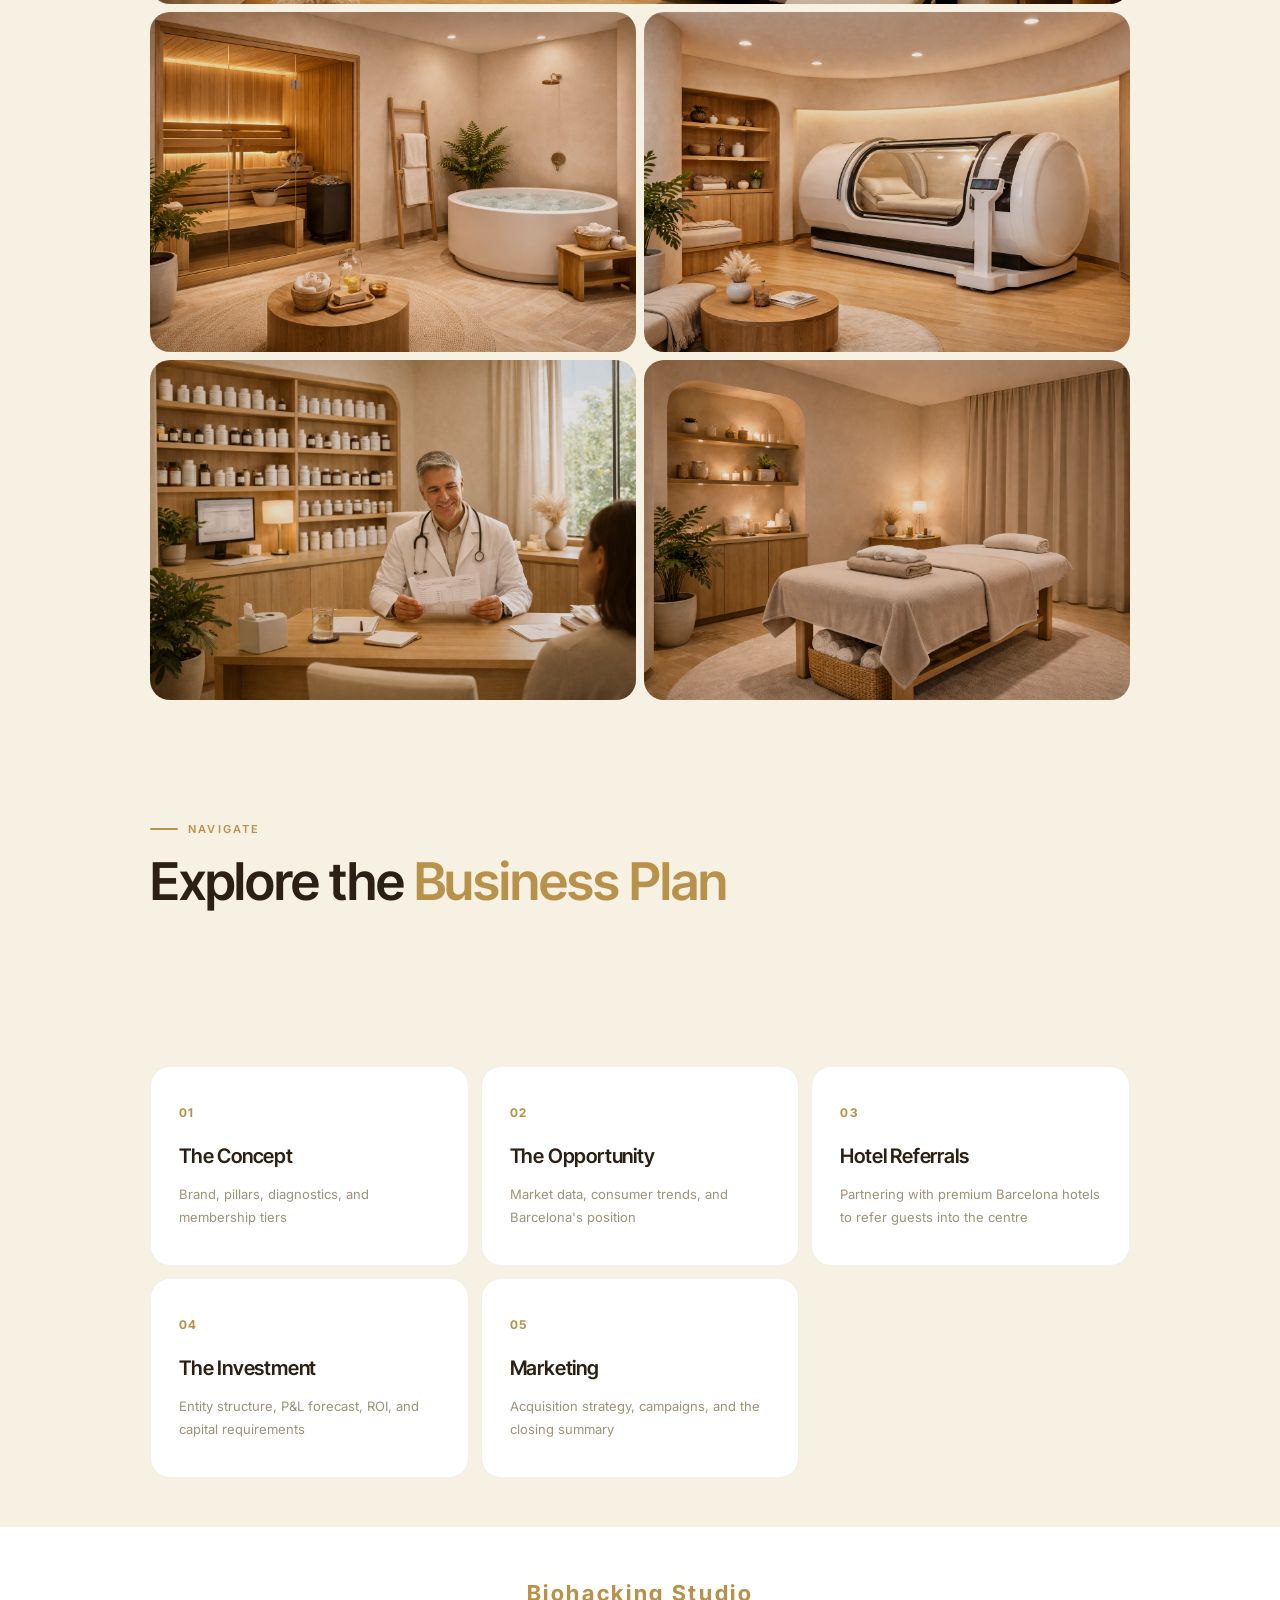
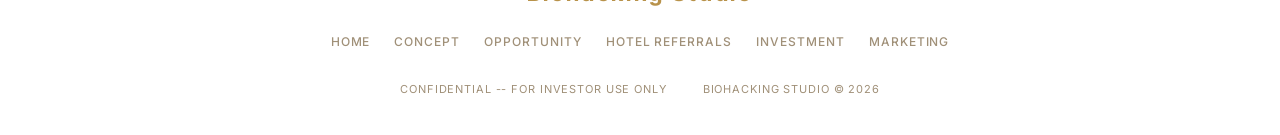
==== commit 38396f28: "Add 5 spa vibe photos (hyperbaric, IV lounge, treatment, sauna, consultation)" ====
--- a/index.html
+++ b/index.html
@@ -49,23 +49,23 @@
   <p class="lead">Warm beige walls, natural oak, and soft indirect light. A calm, minimalist sanctuary where clinical-grade longevity treatments feel like a five-star spa.</p>
   <div class="vibe-grid">
     <div class="vibe-img vibe-hero">
-      <img src="images/iv-lounge.jpg" alt="Biohacking Studio IV Drip Lounge -- Jardinets de Gracia" loading="lazy">
+      <img src="images/iv-lounge.png" alt="Biohacking Studio IV Drip Lounge -- Jardinets de Gracia" loading="lazy">
       <div class="vibe-label">IV Drip Lounge</div>
     </div>
     <div class="vibe-img vibe-tall">
-      <img src="images/sauna.jpg" alt="Finnish Sauna &amp; Contrast Therapy" loading="lazy">
+      <img src="images/sauna.png" alt="Finnish Sauna &amp; Contrast Therapy" loading="lazy">
       <div class="vibe-label">Sauna &amp; Contrast Therapy</div>
     </div>
     <div class="vibe-img vibe-plunge">
-      <img src="images/hyperbaric.jpg" alt="Hyperbaric Oxygen Chamber" loading="lazy">
+      <img src="images/hyperbaric.png" alt="Hyperbaric Oxygen Chamber" loading="lazy">
       <div class="vibe-label">Hyperbaric Oxygen Chamber</div>
     </div>
     <div class="vibe-img vibe-tall">
-      <img src="images/consultation.jpg" alt="Medical Consultation &amp; Diagnostics" loading="lazy">
+      <img src="images/consultation.png" alt="Medical Consultation &amp; Diagnostics" loading="lazy">
       <div class="vibe-label">Medical Consultation</div>
     </div>
     <div class="vibe-img vibe-tall">
-      <img src="images/treatment.jpg" alt="Treatment &amp; Recovery Room" loading="lazy">
+      <img src="images/treatment.png" alt="Treatment &amp; Recovery Room" loading="lazy">
       <div class="vibe-label">Treatment &amp; Recovery</div>
     </div>
   </div>
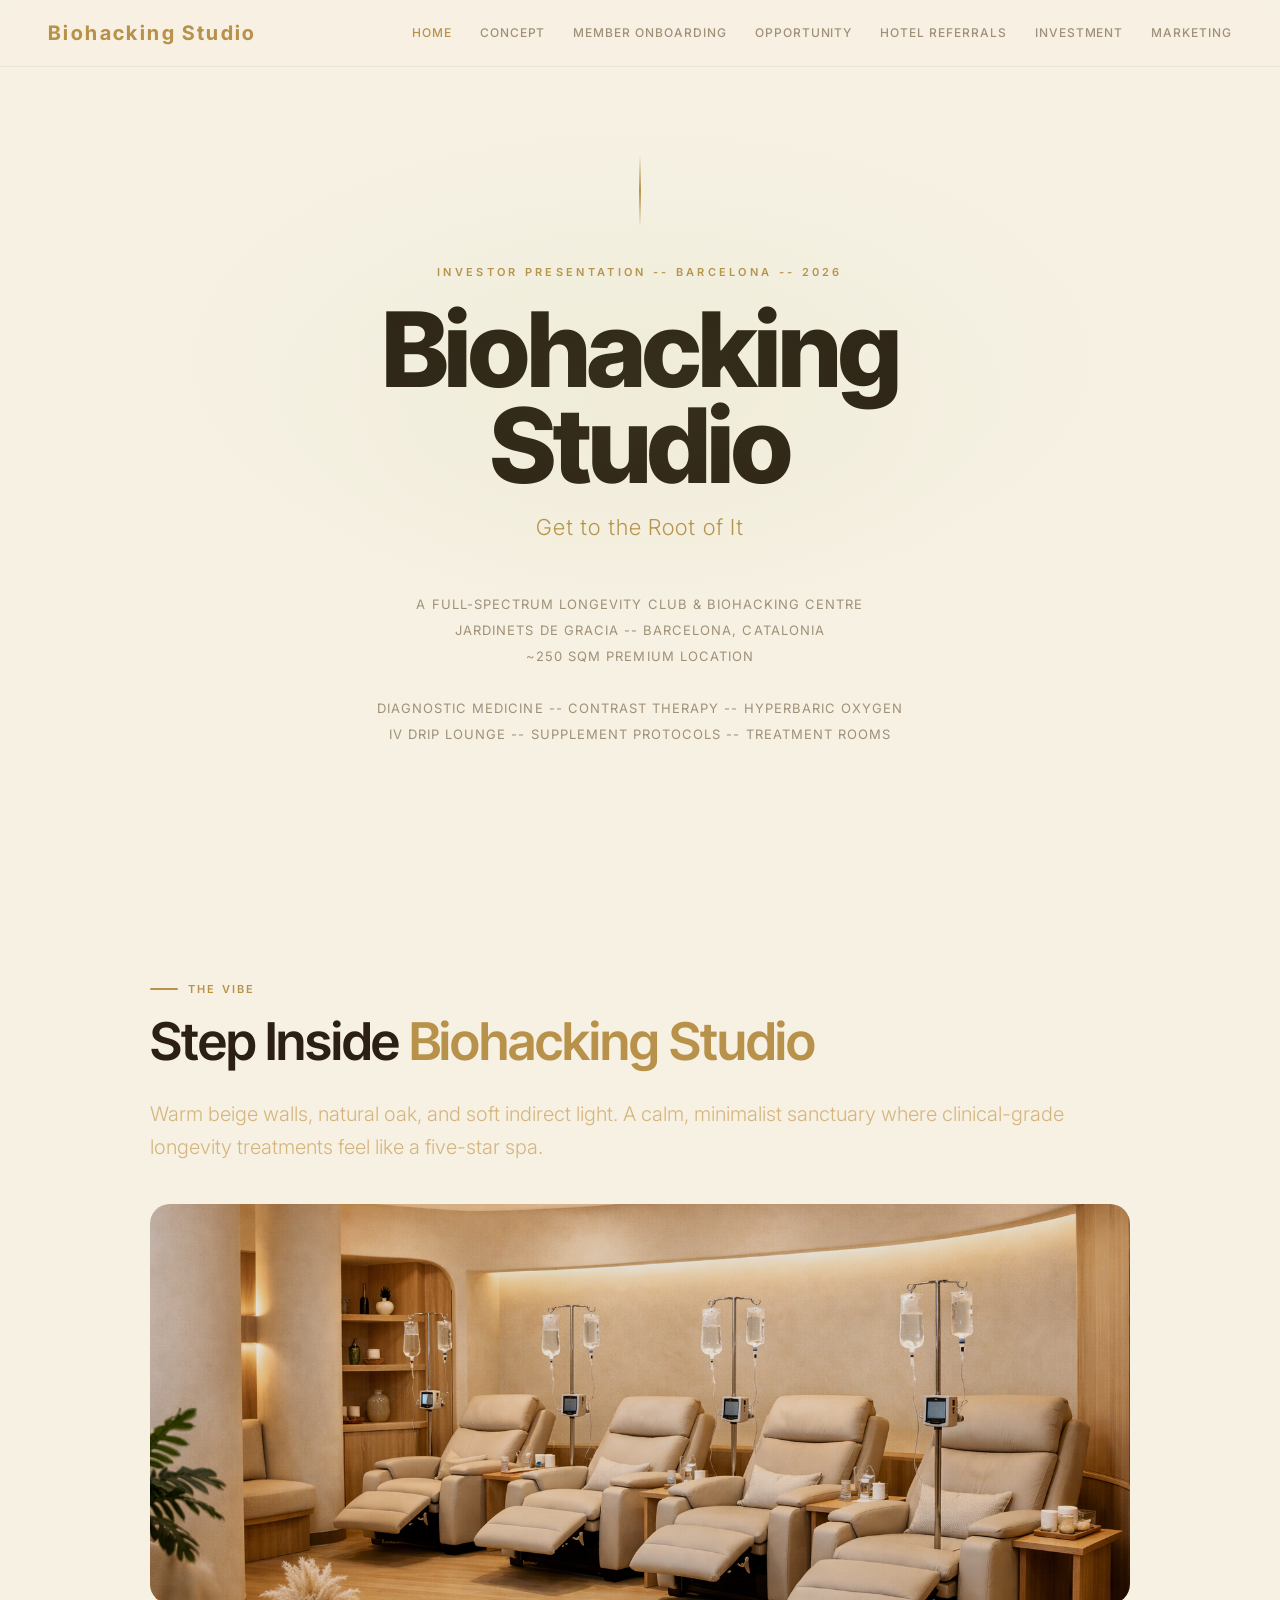
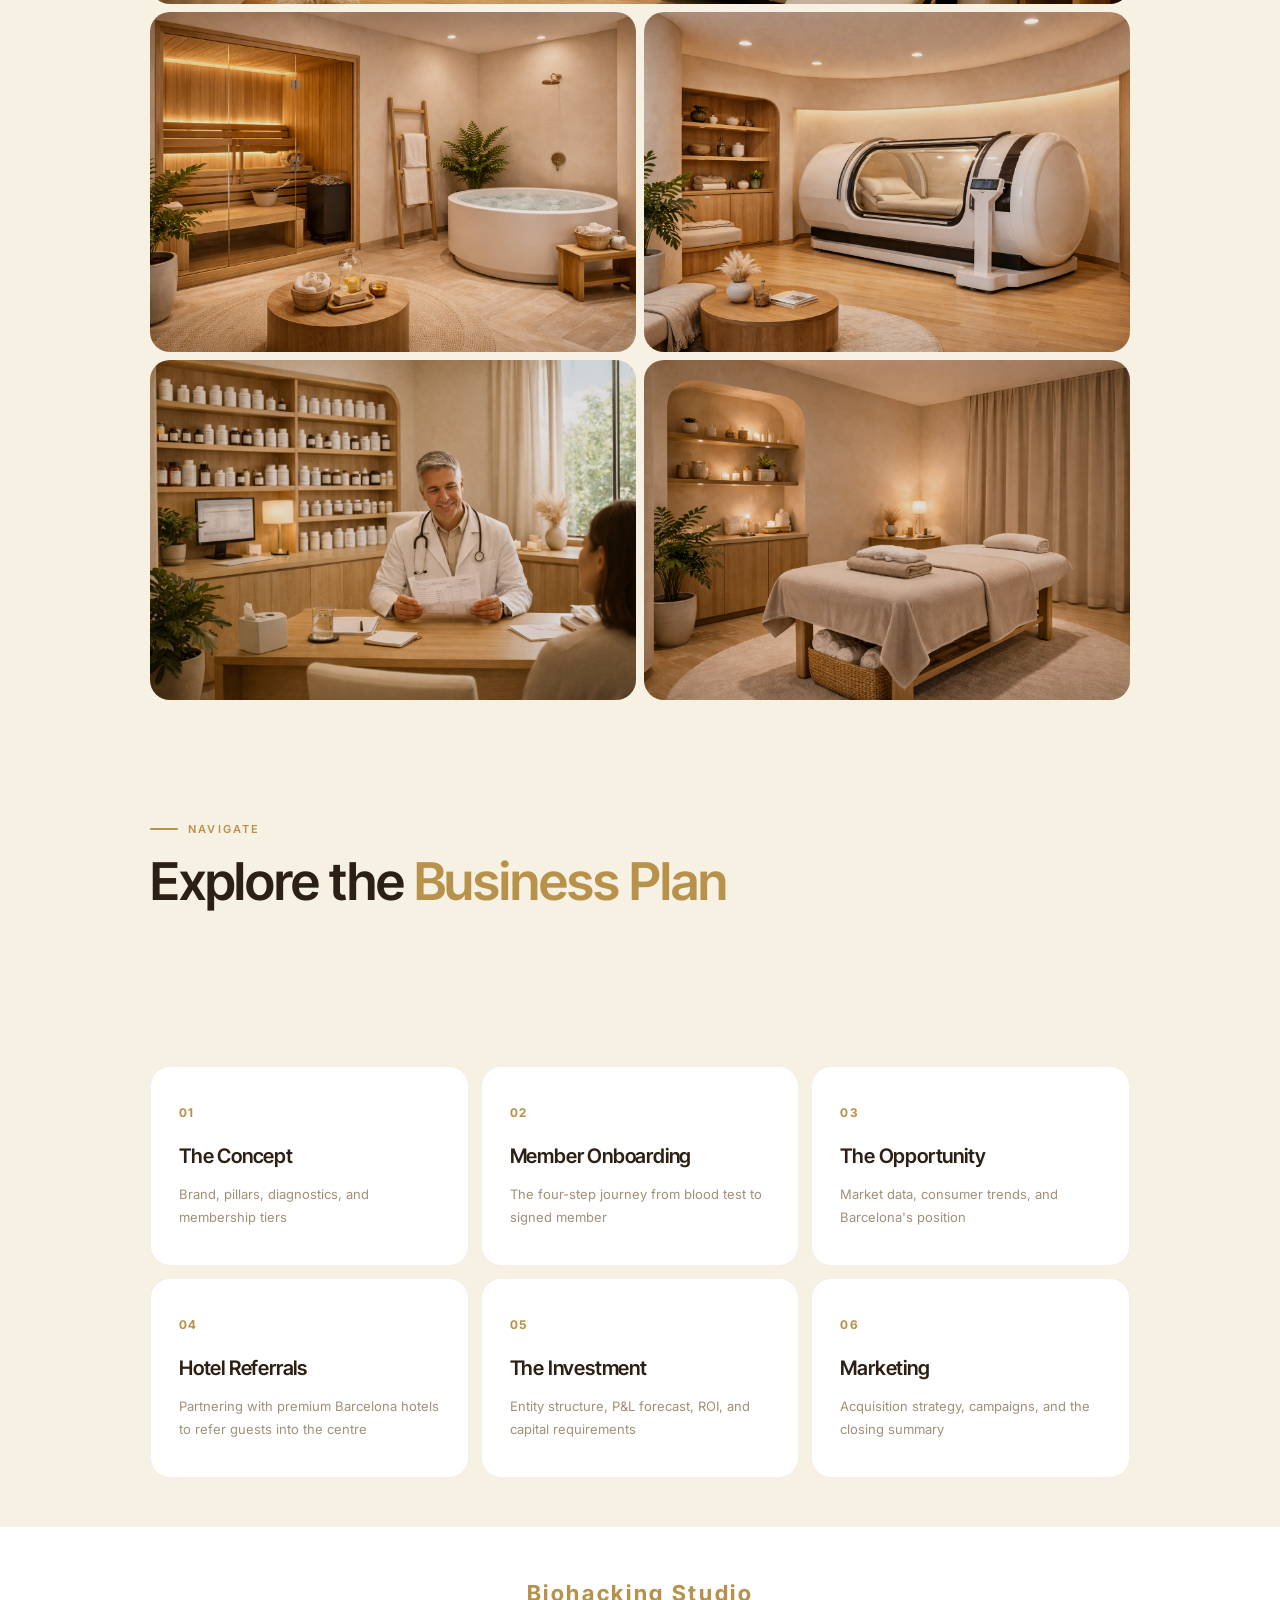
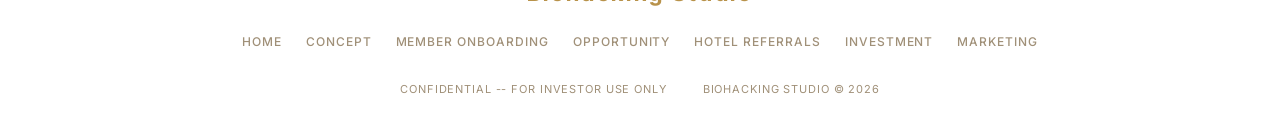
==== commit 07b82a0e: "Member Onboarding tab + Heads of Terms alignment New /onboarding.html page: - 4-step client journey " ====
--- a/index.html
+++ b/index.html
@@ -7,7 +7,7 @@
 <link rel="preconnect" href="https://fonts.googleapis.com">
 <link rel="preconnect" href="https://fonts.gstatic.com" crossorigin>
 <link href="https://fonts.googleapis.com/css2?family=Inter+Tight:ital,wght@0,200;0,300;0,400;0,500;0,600;0,700;0,800;1,300;1,400&family=Inter:wght@200;300;400;500;600;700;800&display=swap" rel="stylesheet">
-<link rel="stylesheet" href="styles.css?v=5">
+<link rel="stylesheet" href="styles.css?v=6">
 </head>
 <body>
 <nav class="nav">
@@ -18,6 +18,7 @@
   <div class="nav-links">
     <a href="index.html" class="active">Home</a>
     <a href="concept.html">Concept</a>
+    <a href="onboarding.html">Member Onboarding</a>
     <a href="opportunity.html">Opportunity</a>
     <a href="hotel.html">Hotel Referrals</a>
     <a href="investment.html">Investment</a>
@@ -82,23 +83,28 @@
     <h3>The Concept</h3>
     <p>Brand, pillars, diagnostics, and membership tiers</p>
   </a>
+  <a href="onboarding.html" class="home-card">
+    <div class="home-card-num">02</div>
+    <h3>Member Onboarding</h3>
+    <p>The four-step journey from blood test to signed member</p>
+  </a>
   <a href="opportunity.html" class="home-card">
-    <div class="home-card-num">02</div>
+    <div class="home-card-num">03</div>
     <h3>The Opportunity</h3>
     <p>Market data, consumer trends, and Barcelona's position</p>
   </a>
   <a href="hotel.html" class="home-card">
-    <div class="home-card-num">03</div>
+    <div class="home-card-num">04</div>
     <h3>Hotel Referrals</h3>
     <p>Partnering with premium Barcelona hotels to refer guests into the centre</p>
   </a>
   <a href="investment.html" class="home-card">
-    <div class="home-card-num">04</div>
+    <div class="home-card-num">05</div>
     <h3>The Investment</h3>
     <p>Entity structure, P&amp;L forecast, ROI, and capital requirements</p>
   </a>
   <a href="marketing.html" class="home-card">
-    <div class="home-card-num">05</div>
+    <div class="home-card-num">06</div>
     <h3>Marketing</h3>
     <p>Acquisition strategy, campaigns, and the closing summary</p>
   </a>
@@ -110,6 +116,7 @@
     <div class="footer-links">
       <a href="index.html">Home</a>
       <a href="concept.html">Concept</a>
+      <a href="onboarding.html">Member Onboarding</a>
       <a href="opportunity.html">Opportunity</a>
       <a href="hotel.html">Hotel Referrals</a>
       <a href="investment.html">Investment</a>
--- a/styles.css
+++ b/styles.css
@@ -1733,3 +1733,548 @@
   .nav { display: none; }
 }
 
+
+/* ============================================
+   MEMBER ONBOARDING PAGE (v6)
+   ============================================ */
+
+.page-hero {
+  position: relative;
+  padding: 120px 48px 80px;
+  background: linear-gradient(180deg, var(--surface-2) 0%, var(--bg) 100%);
+  text-align: center;
+}
+.page-hero .brand-mark {
+  font-size: 11px;
+  font-weight: 600;
+  letter-spacing: 0.22em;
+  text-transform: uppercase;
+  color: var(--accent);
+  margin-bottom: 28px;
+}
+.page-hero h1 {
+  font-family: 'Inter Tight', sans-serif;
+  font-size: clamp(40px, 7vw, 72px);
+  font-weight: 600;
+  line-height: 1.05;
+  letter-spacing: -0.02em;
+  color: var(--text);
+  margin-bottom: 28px;
+}
+.page-hero h1 em {
+  color: var(--accent);
+  font-style: normal;
+}
+.page-hero .cover-desc {
+  font-size: clamp(15px, 1.6vw, 17px);
+  font-weight: 300;
+  color: var(--text-secondary);
+  line-height: 1.75;
+  max-width: 640px;
+  margin: 0 auto;
+}
+
+/* MIX & MATCH NOTE (concept page tier addendum) */
+.mix-match-note {
+  display: flex;
+  gap: 18px;
+  align-items: flex-start;
+  margin-top: 36px;
+  padding: 24px 28px;
+  background: var(--surface);
+  border: 1px solid var(--border-accent);
+  border-radius: var(--radius-sm);
+  box-shadow: var(--shadow);
+}
+.mix-match-note > div:last-child {
+  font-size: 14px;
+  line-height: 1.7;
+  color: var(--text-secondary);
+}
+.mix-match-note > div:last-child strong {
+  color: var(--text);
+  font-weight: 600;
+}
+.mix-match-icon {
+  font-size: 24px;
+  color: var(--accent);
+  flex-shrink: 0;
+  line-height: 1;
+  padding-top: 2px;
+}
+
+/* HOOK GRID -- Three boxes: free vs paid vs cost */
+.hook-grid {
+  display: grid;
+  grid-template-columns: repeat(3, 1fr);
+  gap: 18px;
+  margin-top: 36px;
+}
+.hook-box {
+  padding: 32px 28px;
+  background: var(--surface);
+  border: 1px solid var(--border);
+  border-radius: var(--radius-sm);
+  box-shadow: var(--shadow);
+}
+.hook-box-positive {
+  background: linear-gradient(135deg, var(--surface) 0%, var(--surface-2) 100%);
+  border: 1px solid var(--border-accent);
+}
+.hook-box-label {
+  font-size: 11px;
+  font-weight: 600;
+  letter-spacing: 0.16em;
+  text-transform: uppercase;
+  color: var(--accent);
+  margin-bottom: 14px;
+}
+.hook-box-num {
+  font-family: 'Inter Tight', sans-serif;
+  font-size: clamp(36px, 5vw, 52px);
+  font-weight: 600;
+  color: var(--text);
+  line-height: 1;
+  margin-bottom: 14px;
+  letter-spacing: -0.02em;
+}
+.hook-box-positive .hook-box-num {
+  color: var(--green);
+}
+.hook-box-detail {
+  font-size: 14px;
+  color: var(--text-secondary);
+  line-height: 1.65;
+}
+
+/* JOURNEY STEPS -- 4 large stacked cards */
+.journey-flow-step {
+  display: grid;
+  grid-template-columns: 110px 1fr;
+  gap: 32px;
+  margin-bottom: 56px;
+  padding: 36px 36px 36px 28px;
+  background: var(--surface);
+  border: 1px solid var(--border);
+  border-radius: var(--radius);
+  box-shadow: var(--shadow);
+}
+.journey-flow-step:last-child { margin-bottom: 0; }
+.journey-flow-step-num {
+  font-family: 'Inter Tight', sans-serif;
+  font-size: 64px;
+  font-weight: 300;
+  color: var(--accent);
+  line-height: 1;
+  letter-spacing: -0.02em;
+}
+.journey-flow-step-time {
+  font-size: 11px;
+  font-weight: 600;
+  letter-spacing: 0.18em;
+  text-transform: uppercase;
+  color: var(--accent);
+  margin-bottom: 10px;
+}
+.journey-flow-step-body {
+  text-align: left;
+}
+.journey-flow-step-body h3 {
+  margin-bottom: 16px;
+}
+.journey-flow-step-body p {
+  font-size: 14px;
+  margin-bottom: 16px;
+}
+.journey-flow-step-body .journey-flow-step-time {
+  text-align: left;
+}
+
+/* PATH GRID inside journey step 01 */
+.path-grid {
+  display: grid;
+  grid-template-columns: repeat(3, 1fr);
+  gap: 14px;
+  margin-top: 24px;
+}
+.path-card {
+  padding: 22px 20px;
+  background: var(--surface-2);
+  border: 1px solid var(--border);
+  border-radius: var(--radius-sm);
+}
+.path-label {
+  font-size: 10px;
+  font-weight: 600;
+  letter-spacing: 0.16em;
+  text-transform: uppercase;
+  color: var(--accent);
+  margin-bottom: 10px;
+}
+.path-card h4 {
+  font-size: 16px;
+  font-weight: 600;
+  color: var(--text);
+  margin-bottom: 10px;
+}
+.path-detail {
+  font-size: 13px;
+  color: var(--text-secondary);
+  line-height: 1.6;
+}
+.path-detail strong { color: var(--text); }
+
+/* APP PREVIEW inside journey step 02 */
+.app-preview {
+  margin-top: 24px;
+  padding: 28px;
+  background: var(--surface-2);
+  border: 1px solid var(--border-accent);
+  border-radius: var(--radius-sm);
+}
+.app-preview-label {
+  font-size: 11px;
+  font-weight: 600;
+  letter-spacing: 0.18em;
+  text-transform: uppercase;
+  color: var(--accent);
+  margin-bottom: 18px;
+}
+.app-features-grid {
+  display: grid;
+  grid-template-columns: repeat(2, 1fr);
+  gap: 14px;
+}
+.app-feat {
+  padding: 14px 16px;
+  background: var(--surface);
+  border: 1px solid var(--border);
+  border-radius: var(--radius-xs);
+}
+.app-feat-name {
+  font-size: 14px;
+  font-weight: 600;
+  color: var(--text);
+  margin-bottom: 4px;
+}
+.app-feat-desc {
+  font-size: 12px;
+  color: var(--text-muted);
+  line-height: 1.55;
+}
+.app-cta-note {
+  margin-top: 18px;
+  font-size: 13px;
+  color: var(--text-secondary);
+  font-style: italic;
+}
+.app-cta-note strong {
+  color: var(--text);
+  font-style: normal;
+}
+
+/* SUPP FLOW inside journey step 03 */
+.supp-flow {
+  margin-top: 24px;
+}
+.supp-flow-step {
+  display: grid;
+  grid-template-columns: 44px 1fr;
+  gap: 18px;
+  align-items: flex-start;
+  padding: 16px 0;
+  border-top: 1px solid var(--border);
+}
+.supp-flow-step:first-child { border-top: none; padding-top: 4px; }
+.supp-flow-num {
+  width: 36px;
+  height: 36px;
+  display: flex;
+  align-items: center;
+  justify-content: center;
+  background: var(--accent);
+  color: var(--surface);
+  font-weight: 600;
+  font-size: 14px;
+  border-radius: 50%;
+}
+.supp-flow-text {
+  font-size: 14px;
+  color: var(--text-secondary);
+  line-height: 1.7;
+}
+.supp-flow-text strong { color: var(--text); }
+
+/* CLOSE GRID inside journey step 04 */
+.close-grid {
+  display: grid;
+  grid-template-columns: 1fr 1fr;
+  gap: 18px;
+  margin-top: 24px;
+}
+.close-card {
+  padding: 24px 26px;
+  background: var(--surface-2);
+  border: 1px solid var(--border);
+  border-radius: var(--radius-sm);
+}
+.close-card-yes {
+  background: linear-gradient(135deg, var(--surface) 0%, var(--surface-2) 100%);
+  border: 1px solid var(--border-accent);
+}
+.close-card-icon {
+  width: 36px;
+  height: 36px;
+  display: flex;
+  align-items: center;
+  justify-content: center;
+  font-size: 20px;
+  font-weight: 600;
+  border-radius: 50%;
+  margin-bottom: 14px;
+  background: var(--surface);
+  color: var(--accent);
+  border: 1px solid var(--border-accent);
+}
+.close-card-yes .close-card-icon { background: var(--green); color: var(--surface); border: none; }
+.close-card h4 {
+  font-size: 18px;
+  font-weight: 600;
+  color: var(--text);
+  margin-bottom: 14px;
+}
+.close-card ul {
+  list-style: none;
+}
+.close-card ul li {
+  font-size: 13px;
+  color: var(--text-secondary);
+  line-height: 1.7;
+  padding: 6px 0 6px 16px;
+  position: relative;
+}
+.close-card ul li::before {
+  content: '—';
+  position: absolute;
+  left: 0;
+  color: var(--accent);
+}
+.close-card ul li strong { color: var(--text); }
+
+/* STAFF GRID */
+.staff-grid {
+  display: grid;
+  grid-template-columns: repeat(2, 1fr);
+  gap: 18px;
+  margin-top: 36px;
+}
+.staff-card {
+  padding: 28px 28px 24px;
+  background: var(--surface);
+  border: 1px solid var(--border);
+  border-radius: var(--radius-sm);
+  box-shadow: var(--shadow);
+}
+.staff-role {
+  font-family: 'Inter Tight', sans-serif;
+  font-size: 22px;
+  font-weight: 600;
+  color: var(--text);
+  margin-bottom: 14px;
+  letter-spacing: -0.01em;
+}
+.staff-detail p {
+  font-size: 13.5px;
+  color: var(--text-secondary);
+  line-height: 1.7;
+  margin-bottom: 14px;
+}
+.staff-cost {
+  font-size: 12px;
+  font-weight: 600;
+  color: var(--accent);
+  letter-spacing: 0.04em;
+  padding-top: 12px;
+  border-top: 1px solid var(--border);
+}
+
+/* TIMELINE -- Elateve work plan, 4 months */
+.timeline {
+  margin-top: 36px;
+  background: var(--surface);
+  border: 1px solid var(--border);
+  border-radius: var(--radius);
+  overflow: hidden;
+  box-shadow: var(--shadow);
+}
+.timeline-row {
+  display: grid;
+  grid-template-columns: 140px 220px 1fr;
+  gap: 28px;
+  padding: 28px 32px;
+  align-items: flex-start;
+  border-top: 1px solid var(--border);
+}
+.timeline-row:first-child { border-top: none; }
+.timeline-month {
+  font-family: 'Inter Tight', sans-serif;
+  font-size: 22px;
+  font-weight: 600;
+  color: var(--accent);
+  letter-spacing: -0.01em;
+}
+.timeline-title {
+  font-family: 'Inter Tight', sans-serif;
+  font-size: 18px;
+  font-weight: 600;
+  color: var(--text);
+  letter-spacing: -0.01em;
+}
+.timeline-detail {
+  font-size: 13.5px;
+  color: var(--text-secondary);
+  line-height: 1.7;
+}
+.timeline-detail strong { color: var(--text); }
+
+/* WAITLIST GRID */
+.waitlist-grid {
+  display: grid;
+  grid-template-columns: repeat(2, 1fr);
+  gap: 18px;
+  margin-top: 36px;
+}
+.waitlist-card {
+  padding: 28px 28px 24px;
+  background: var(--surface);
+  border: 1px solid var(--border);
+  border-radius: var(--radius-sm);
+  box-shadow: var(--shadow);
+}
+.waitlist-num {
+  font-family: 'Inter Tight', sans-serif;
+  font-size: 28px;
+  font-weight: 300;
+  color: var(--accent);
+  margin-bottom: 12px;
+  letter-spacing: -0.01em;
+  line-height: 1;
+}
+.waitlist-card h4 {
+  font-size: 17px;
+  font-weight: 600;
+  color: var(--text);
+  margin-bottom: 12px;
+  letter-spacing: -0.01em;
+}
+.waitlist-card p {
+  font-size: 13.5px;
+  color: var(--text-secondary);
+  line-height: 1.7;
+  margin: 0;
+}
+
+/* CTA BUTTON */
+.cta-button {
+  display: inline-block;
+  padding: 16px 32px;
+  background: var(--accent);
+  color: var(--surface);
+  text-decoration: none;
+  font-weight: 600;
+  font-size: 14px;
+  letter-spacing: 0.02em;
+  border-radius: var(--radius-sm);
+  transition: background 0.2s ease, transform 0.2s ease;
+}
+.cta-button:hover {
+  background: var(--accent-dark);
+  transform: translateY(-1px);
+}
+
+/* RESPONSIVE -- onboarding page */
+@media (max-width: 900px) {
+  .hook-grid, .path-grid, .app-features-grid, .close-grid, .staff-grid, .waitlist-grid {
+    grid-template-columns: 1fr;
+  }
+  .journey-flow-step { grid-template-columns: 1fr; padding: 28px 24px; }
+  .journey-flow-step-num { font-size: 48px; }
+  .timeline-row { grid-template-columns: 1fr; gap: 8px; padding: 24px; }
+  .timeline-month { font-size: 18px; }
+}
+@media (max-width: 600px) {
+  .page-hero { padding: 100px 24px 60px; }
+}
+
+/* PHANTOM EQUITY (Risk-Adjusted Alignment, Section 1B) */
+.phantom-grid {
+  display: grid;
+  grid-template-columns: 1fr 1fr;
+  gap: 22px;
+  margin-top: 36px;
+}
+.phantom-card {
+  padding: 36px 32px 32px;
+  background: var(--surface);
+  border: 1px solid var(--border-accent);
+  border-radius: var(--radius);
+  box-shadow: var(--shadow);
+}
+.phantom-card h3 {
+  font-family: 'Inter Tight', sans-serif;
+  font-size: 26px;
+  font-weight: 600;
+  color: var(--text);
+  margin-bottom: 18px;
+  letter-spacing: -0.01em;
+  line-height: 1.15;
+}
+.phantom-card p {
+  font-size: 14px;
+  margin-bottom: 14px;
+}
+.phantom-label {
+  font-size: 11px;
+  font-weight: 600;
+  letter-spacing: 0.18em;
+  text-transform: uppercase;
+  color: var(--accent);
+  margin-bottom: 14px;
+}
+.phantom-detail {
+  margin-top: 18px;
+  padding: 18px 20px;
+  background: var(--surface-2);
+  border-radius: var(--radius-sm);
+  font-size: 13px;
+  color: var(--text-secondary);
+  line-height: 1.7;
+}
+.phantom-detail strong { color: var(--text); }
+.phantom-mechanics {
+  margin-top: 18px;
+  padding-top: 18px;
+  border-top: 1px solid var(--border);
+}
+.phantom-mech-item {
+  font-size: 13px;
+  color: var(--text-secondary);
+  padding: 5px 0;
+  line-height: 1.6;
+}
+.phantom-mech-item strong { color: var(--accent); font-weight: 600; }
+.ratchet-footer {
+  margin-top: 28px;
+  padding: 24px 28px;
+  background: var(--surface);
+  border-left: 3px solid var(--accent);
+  border-radius: var(--radius-xs);
+  font-size: 14px;
+  color: var(--text-secondary);
+  line-height: 1.75;
+}
+.ratchet-footer strong { color: var(--text); font-weight: 600; }
+
+@media (max-width: 900px) {
+  .phantom-grid { grid-template-columns: 1fr; }
+}
